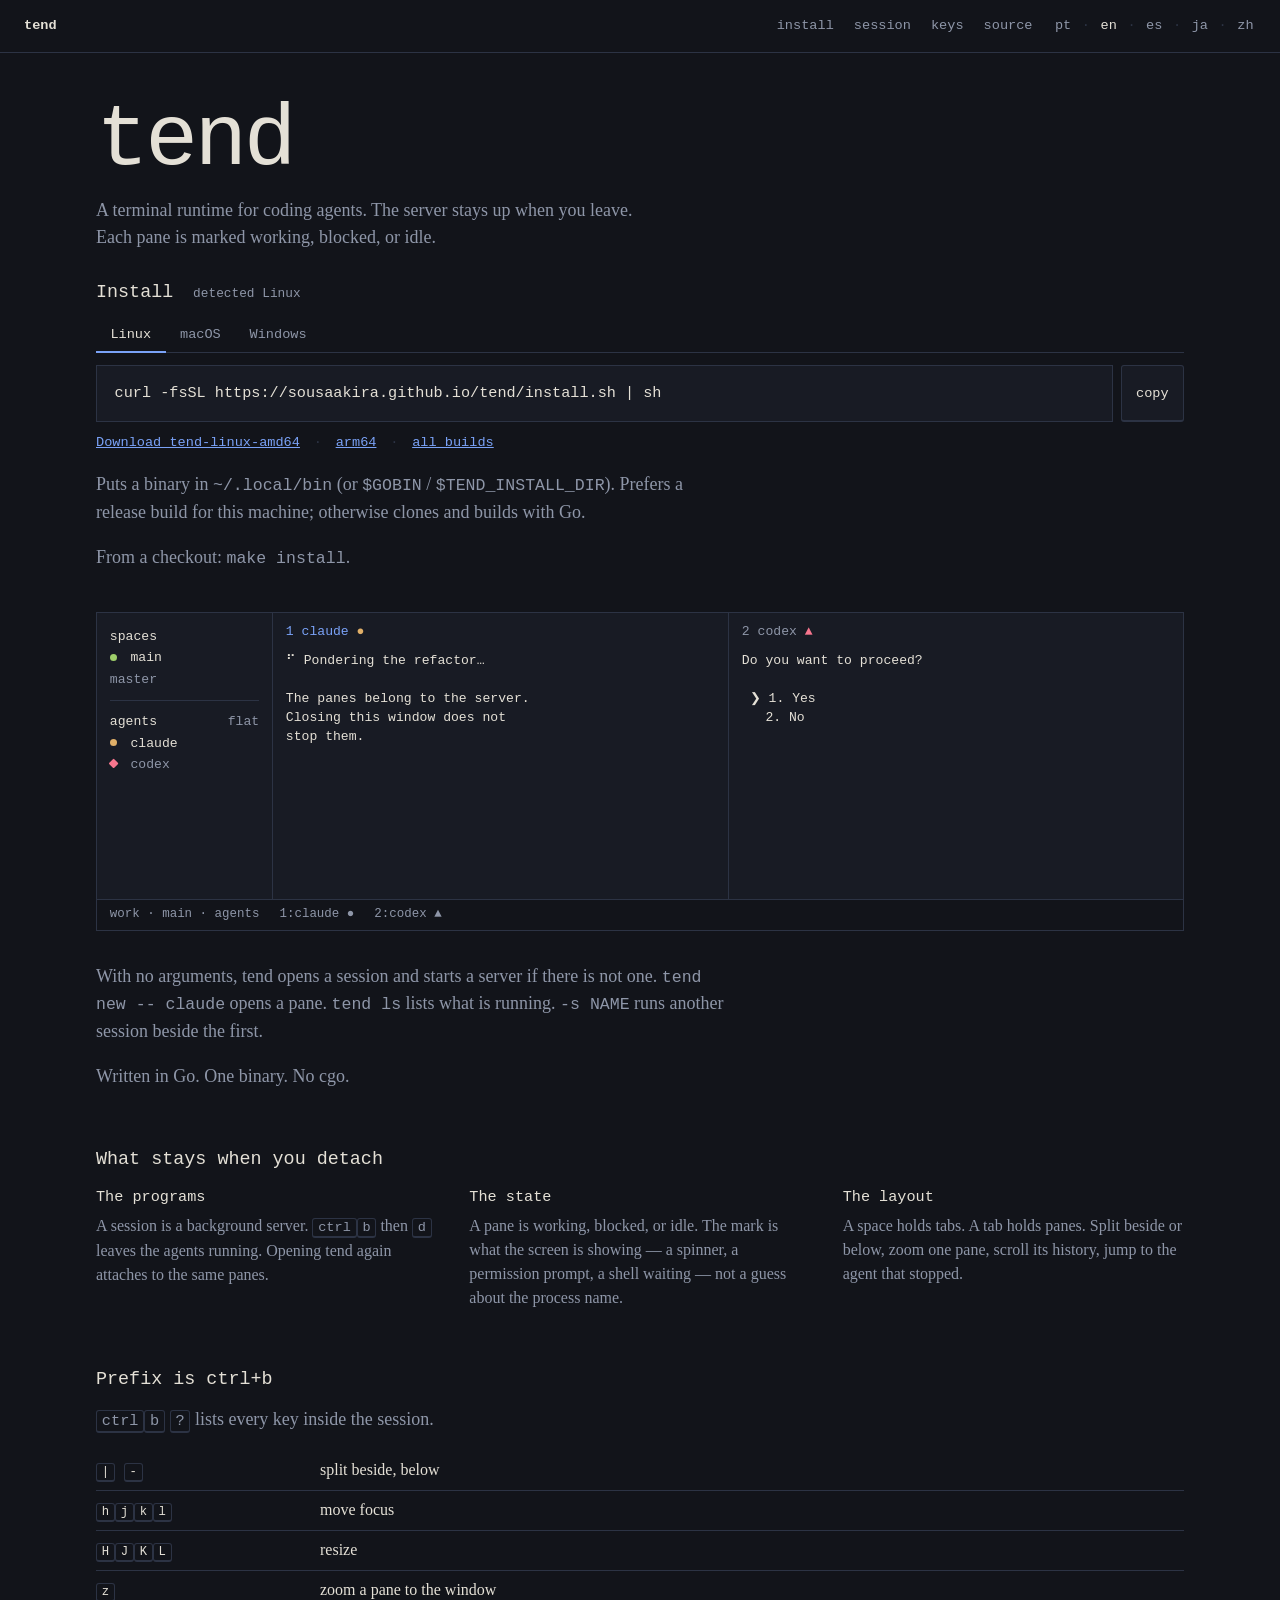
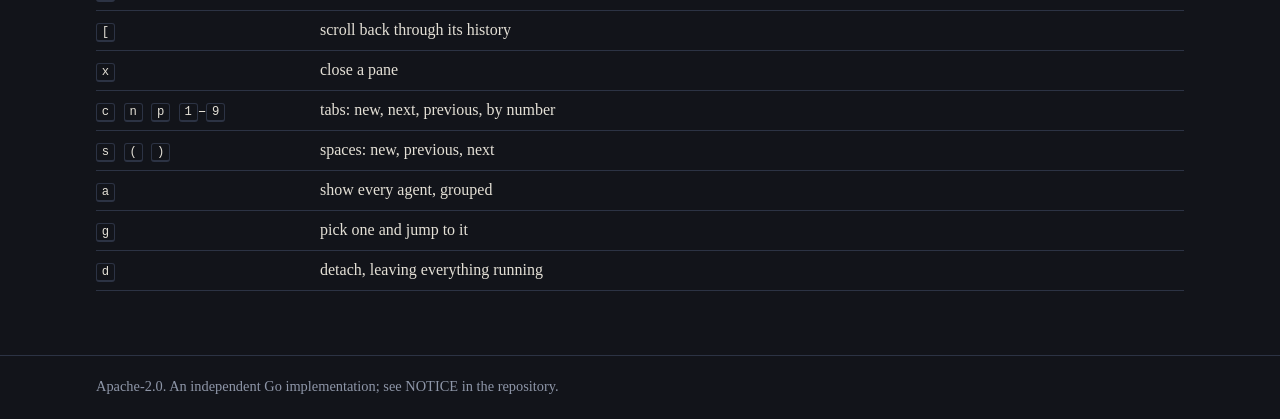
==== index.html @ f19bde5d "docs: put install first, pick language and OS, add Mandarin The download sat below the fold. The pag" ====
<!DOCTYPE html>
<html lang="en" data-locale="en">
<head>
  <meta charset="utf-8">
  <meta name="viewport" content="width=device-width, initial-scale=1">
  <title>tend — terminal runtime for coding agents</title>
  <meta name="description" content="tend keeps agent terminals running after you detach, and marks each pane working, blocked, or idle.">
  <link rel="alternate" hreflang="en" href="https://sousaakira.github.io/tend/">
  <link rel="alternate" hreflang="pt-BR" href="https://sousaakira.github.io/tend/pt/">
  <link rel="alternate" hreflang="es" href="https://sousaakira.github.io/tend/es/">
  <link rel="alternate" hreflang="ja" href="https://sousaakira.github.io/tend/ja/">
  <link rel="alternate" hreflang="zh-CN" href="https://sousaakira.github.io/tend/zh/">
  <link rel="alternate" hreflang="zh" href="https://sousaakira.github.io/tend/zh/">
  <link rel="alternate" hreflang="x-default" href="https://sousaakira.github.io/tend/">
  <link rel="stylesheet" href="site.css">
  <script>(function(){
  if (location.protocol === 'file:') return;
  var KEY = 'tend-lang';
  var ok = {en:1, pt:1, es:1, ja:1, zh:1};
  var path = location.pathname;
  var cur = 'en';
  var m = path.match(/\/(pt|es|ja|zh)(?:\/index\.html|\/)?$/);
  if (m) cur = m[1];
  var stored = null;
  try { stored = localStorage.getItem(KEY); } catch (e) {}
  function fromBrowser() {
    var list = navigator.languages || [navigator.language || navigator.userLanguage || ''];
    for (var i = 0; i < list.length; i++) {
      var c = String(list[i] || '').toLowerCase();
      if (c.indexOf('pt') === 0) return 'pt';
      if (c.indexOf('es') === 0) return 'es';
      if (c.indexOf('ja') === 0) return 'ja';
      if (c.indexOf('zh') === 0) return 'zh';
    }
    return 'en';
  }
  var want = (stored && ok[stored]) ? stored : fromBrowser();
  if (want !== cur && (stored || cur === 'en')) {
    var root = path.replace(/index\.html$/, '');
    root = root.replace(/\/(pt|es|ja|zh)\/?$/, '/');
    if (root.slice(-1) !== '/') root += '/';
    location.replace(want === 'en' ? root : root + want + '/');
    return;
  }
  if (!stored) {
    try { localStorage.setItem(KEY, cur); } catch (e) {}
  }
})();</script>
</head>
<body>
  <header class="bar">
    <a class="mark" href="#top">tend</a>
    <nav>
      <a href="#install">install</a>
      <a href="#session">session</a>
      <a href="#keys">keys</a>
      <a href="https://github.com/sousaakira/tend">source</a>
      <span class="langs"><a href="pt/" data-lang="pt">pt</a> · <a href="./" data-lang="en" aria-current="page">en</a> · <a href="es/" data-lang="es">es</a> · <a href="ja/" data-lang="ja">ja</a> · <a href="zh/" data-lang="zh">zh</a></span>
    </nav>
  </header>

  <main id="top">
    <section class="lead">
      <h1>tend</h1>
      <p class="deck">A terminal runtime for coding agents. The server stays up when you leave. Each pane is marked working, blocked, or idle.</p>
    </section>

    <section id="install"
      data-copy="copy"
      data-copied="copied"
      data-detected-linux="detected Linux"
      data-detected-macos="detected macOS"
      data-detected-windows="detected Windows"
      data-download="Download">
      <h2>Install <span class="os-detected" id="os-detected" hidden></span></h2>
      <div class="os-tabs" role="tablist" aria-label="Operating system">
        <button type="button" role="tab" id="tab-linux" data-os="linux" aria-selected="true" aria-controls="panel-unix">Linux</button>
        <button type="button" role="tab" id="tab-darwin" data-os="darwin" aria-selected="false" aria-controls="panel-unix">macOS</button>
        <button type="button" role="tab" id="tab-windows" data-os="windows" aria-selected="false" aria-controls="panel-windows">Windows</button>
      </div>
      <div id="panel-unix" class="install-panel" role="tabpanel" data-panel="unix">
        <div class="cmd-wrap">
          <pre class="cmd" id="install-cmd">curl -fsSL https://sousaakira.github.io/tend/install.sh | sh</pre>
          <button type="button" class="copy" data-copy="curl -fsSL https://sousaakira.github.io/tend/install.sh | sh" data-label="copy" data-done="copied">copy</button>
        </div>
        <p class="install-dl">
          <a id="bin-link" href="https://github.com/sousaakira/tend/releases/latest/download/tend-linux-amd64">Download tend-linux-amd64</a>
          <span class="sep">·</span>
          <a id="bin-alt" href="https://github.com/sousaakira/tend/releases/latest/download/tend-linux-arm64">arm64</a>
          <span class="sep">·</span>
          <a href="https://github.com/sousaakira/tend/releases/latest">all builds</a>
        </p>
        <p>Puts a binary in <code>~/.local/bin</code> (or <code>$GOBIN</code> / <code>$TEND_INSTALL_DIR</code>). Prefers a release build for this machine; otherwise clones and builds with Go.</p>
        <p class="note">From a checkout: <code>make install</code>.</p>
      </div>
      <div id="panel-windows" class="install-panel" role="tabpanel" data-panel="windows" hidden>
        <p>tend is Linux and macOS only. There is no Windows binary.</p>
        <p>On Windows, run the Linux installer inside WSL, or clone and <code>make install</code> on a Unix machine.</p>
      </div>
    </section>

    <section id="session" class="stage" aria-label="A tend session">
      <div class="frame">
        <aside class="side">
          <p class="side-h">spaces</p>
          <p class="row on"><span class="dot"></span> main</p>
          <p class="row dim">master</p>
          <p class="rule" aria-hidden="true"></p>
          <p class="side-h">agents <span>flat</span></p>
          <p class="row on"><span class="dot work"></span> claude</p>
          <p class="row"><span class="dot block"></span> codex</p>
        </aside>
        <div class="panes">
          <article class="pane focus">
            <header><span class="id">1</span> claude <span class="st work" title="working">●</span></header>
            <pre>⠋ Pondering the refactor…

The panes belong to the server.
Closing this window does not
stop them.</pre>
          </article>
          <article class="pane">
            <header><span class="id">2</span> codex <span class="st block" title="blocked">▲</span></header>
            <pre>Do you want to proceed?

 ❯ 1. Yes
   2. No</pre>
          </article>
        </div>
      </div>
      <p class="status"><span>work · main · agents</span><span>1:claude ●</span><span>2:codex ▲</span></p>
    </section>

    <section class="usage">
      <p>With no arguments, tend opens a session and starts a server if there is not one. <code>tend new -- claude</code> opens a pane. <code>tend ls</code> lists what is running. <code>-s NAME</code> runs another session beside the first.</p>
      <p>Written in Go. One binary. No cgo.</p>
    </section>

    <section class="facts">
      <h2>What stays when you detach</h2>
      <dl>
        <div>
          <dt>The programs</dt>
          <dd>A session is a background server. <kbd>ctrl</kbd><kbd>b</kbd> then <kbd>d</kbd> leaves the agents running. Opening tend again attaches to the same panes.</dd>
        </div>
        <div>
          <dt>The state</dt>
          <dd>A pane is working, blocked, or idle. The mark is what the screen is showing — a spinner, a permission prompt, a shell waiting — not a guess about the process name.</dd>
        </div>
        <div>
          <dt>The layout</dt>
          <dd>A space holds tabs. A tab holds panes. Split beside or below, zoom one pane, scroll its history, jump to the agent that stopped.</dd>
        </div>
      </dl>
    </section>

    <section id="keys">
      <h2>Prefix is ctrl+b</h2>
      <p class="note"><kbd>ctrl</kbd><kbd>b</kbd> <kbd>?</kbd> lists every key inside the session.</p>
      <table>
        <tbody>
          <tr><th><kbd>|</kbd> <kbd>-</kbd></th><td>split beside, below</td></tr>
          <tr><th><kbd>h</kbd><kbd>j</kbd><kbd>k</kbd><kbd>l</kbd></th><td>move focus</td></tr>
          <tr><th><kbd>H</kbd><kbd>J</kbd><kbd>K</kbd><kbd>L</kbd></th><td>resize</td></tr>
          <tr><th><kbd>z</kbd></th><td>zoom a pane to the window</td></tr>
          <tr><th><kbd>[</kbd></th><td>scroll back through its history</td></tr>
          <tr><th><kbd>x</kbd></th><td>close a pane</td></tr>
          <tr><th><kbd>c</kbd> <kbd>n</kbd> <kbd>p</kbd> <kbd>1</kbd>–<kbd>9</kbd></th><td>tabs: new, next, previous, by number</td></tr>
          <tr><th><kbd>s</kbd> <kbd>(</kbd> <kbd>)</kbd></th><td>spaces: new, previous, next</td></tr>
          <tr><th><kbd>a</kbd></th><td>show every agent, grouped</td></tr>
          <tr><th><kbd>g</kbd></th><td>pick one and jump to it</td></tr>
          <tr><th><kbd>d</kbd></th><td>detach, leaving everything running</td></tr>
        </tbody>
      </table>
    </section>
  </main>

  <footer>
    <p>Apache-2.0. An independent Go implementation; see NOTICE in the repository.</p>
  </footer>
  <script src="site.js" defer></script>
</body>
</html>
---- site.css ----
:root {
  --bg: #12141a;
  --ink: #e4e0d6;
  --muted: #8e96a8;
  --line: #2c3344;
  --frame: #181b24;
  --blue: #7aa2f7;
  --work: #e0af68;
  --block: #f7768e;
  --idle: #9ece6a;
  --sans: "Iowan Old Style", Palatino, "Palatino Linotype", Georgia, serif;
  --mono: "IBM Plex Mono", "Cascadia Code", "SF Mono", ui-monospace, Menlo, Consolas, monospace;
}

* { box-sizing: border-box; }

html { scroll-behavior: smooth; }

body {
  margin: 0;
  background: var(--bg);
  color: var(--ink);
  font-family: var(--sans);
  font-size: 1.125rem;
  line-height: 1.5;
}

a { color: var(--blue); }
a:focus-visible, kbd:focus-visible { outline: 2px solid var(--blue); outline-offset: 3px; }

.bar {
  display: flex;
  justify-content: space-between;
  align-items: baseline;
  gap: 1rem;
  padding: 1rem 1.5rem;
  border-bottom: 1px solid var(--line);
  font-family: var(--mono);
  font-size: 0.85rem;
}

.mark {
  color: var(--ink);
  text-decoration: none;
  font-weight: 600;
}

nav { display: flex; flex-wrap: wrap; gap: 1.25rem; align-items: baseline; }
nav a { color: var(--muted); text-decoration: none; }
nav a:hover { color: var(--ink); }
nav a[aria-current="page"] { color: var(--ink); }

.langs {
  margin-left: auto;
  color: var(--line);
}
.langs a { margin: 0 0.15rem; }

main {
  width: min(68rem, calc(100% - 2.5rem));
  margin: 0 auto;
  padding: 3rem 0 4rem;
}

.lead h1 {
  margin: 0;
  font-family: var(--mono);
  font-size: clamp(3rem, 8vw, 5.5rem);
  font-weight: 500;
  letter-spacing: -0.04em;
  line-height: 0.9;
}

.deck {
  max-width: 36rem;
  margin: 1rem 0 0;
  color: var(--muted);
}

.stage { margin-top: 2.5rem; }

.frame {
  display: grid;
  grid-template-columns: 11rem 1fr;
  min-height: 18rem;
  background: var(--frame);
  border: 1px solid var(--line);
  font-family: var(--mono);
  font-size: 0.82rem;
  line-height: 1.45;
}

.side {
  padding: 0.75rem 0.8rem;
  border-right: 1px solid var(--line);
  color: var(--muted);
}

.side p { margin: 0.15rem 0; }
.side-h { color: var(--ink); }
.side-h span { float: right; color: var(--muted); }
.row.on { color: var(--ink); }
.dot {
  display: inline-block;
  width: 0.45rem;
  height: 0.45rem;
  margin-right: 0.35rem;
  border-radius: 50%;
  background: var(--idle);
  vertical-align: 0.05em;
}
.dot.work { background: var(--work); }
.dot.block { background: var(--block); border-radius: 1px; transform: rotate(45deg); }
.rule { height: 1px; margin: 0.7rem 0 !important; background: var(--line); }

.panes {
  display: grid;
  grid-template-columns: 1fr 1fr;
}

.pane { padding: 0.6rem 0.8rem 1rem; }
.pane + .pane { border-left: 1px solid var(--line); }
.pane header { color: var(--muted); margin-bottom: 0.6rem; }
.pane.focus header { color: var(--blue); }
.pane pre {
  margin: 0;
  white-space: pre-wrap;
  font-family: inherit;
  color: var(--ink);
}
.st.work { color: var(--work); }
.st.block { color: var(--block); }

.status {
  display: flex;
  gap: 1.25rem;
  margin: 0;
  padding: 0.35rem 0.8rem;
  border: 1px solid var(--line);
  border-top: 0;
  font-family: var(--mono);
  font-size: 0.78rem;
  color: var(--muted);
}

h2 {
  margin: 3.5rem 0 0.75rem;
  font-family: var(--mono);
  font-size: 1.15rem;
  font-weight: 500;
}

.lead + #install h2 { margin-top: 0; }
#install { margin-top: 1.75rem; }

.os-detected {
  color: var(--muted);
  font-weight: 400;
  font-size: 0.8rem;
  margin-left: 0.55rem;
}

.os-tabs {
  display: flex;
  flex-wrap: wrap;
  gap: 0;
  margin: 0 0 0.75rem;
  border-bottom: 1px solid var(--line);
  font-family: var(--mono);
  font-size: 0.85rem;
}

.os-tabs button {
  appearance: none;
  background: none;
  border: 0;
  border-bottom: 2px solid transparent;
  color: var(--muted);
  cursor: pointer;
  font: inherit;
  margin-bottom: -1px;
  padding: 0.4rem 0.9rem;
}

.os-tabs button:hover { color: var(--ink); }
.os-tabs button[aria-selected="true"] {
  color: var(--ink);
  border-bottom-color: var(--blue);
}
.os-tabs button:focus-visible { outline: 2px solid var(--blue); outline-offset: 3px; }

.install-dl {
  margin: 0.65rem 0 0;
  font-family: var(--mono);
  font-size: 0.85rem;
}

.install-dl .sep {
  margin: 0 0.35rem;
  color: var(--line);
}

.facts dl {
  display: grid;
  grid-template-columns: repeat(3, 1fr);
  gap: 1.5rem 2rem;
  margin: 0;
}

.facts dt {
  font-family: var(--mono);
  font-size: 0.95rem;
}

.facts dd {
  margin: 0.35rem 0 0;
  color: var(--muted);
  font-size: 1rem;
}

.note { color: var(--muted); margin-top: 0; }

table { width: 100%; border-collapse: collapse; font-size: 1rem; }
th, td { text-align: left; padding: 0.45rem 0; border-bottom: 1px solid var(--line); vertical-align: baseline; }
th { font-weight: 400; width: 14rem; font-family: var(--mono); font-size: 0.9rem; }

kbd {
  font-family: var(--mono);
  font-size: 0.85em;
  padding: 0.05rem 0.3rem;
  border: 1px solid var(--line);
  border-bottom-width: 2px;
  border-radius: 3px;
}

.cmd-wrap {
  display: grid;
  grid-template-columns: 1fr auto;
  gap: 0.5rem;
  align-items: stretch;
}

.cmd {
  margin: 0;
  padding: 1rem 1.1rem;
  background: var(--frame);
  border: 1px solid var(--line);
  font-family: var(--mono);
  font-size: 0.95rem;
  overflow-x: auto;
}

.cmd span { color: var(--muted); }

.copy {
  font-family: var(--mono);
  font-size: 0.85rem;
  color: var(--ink);
  background: var(--frame);
  border: 1px solid var(--line);
  border-bottom-width: 2px;
  border-radius: 3px;
  padding: 0 0.9rem;
  cursor: pointer;
  white-space: nowrap;
}

.copy:hover { border-color: var(--blue); color: var(--blue); }
.copy:focus-visible { outline: 2px solid var(--blue); outline-offset: 3px; }
.copy.is-done { color: var(--idle); border-color: var(--idle); }

code { font-family: var(--mono); font-size: 0.92em; }

#install p { max-width: 40rem; color: var(--muted); }

.usage {
  max-width: 40rem;
  margin-top: 2rem;
  color: var(--muted);
}

footer {
  border-top: 1px solid var(--line);
  padding: 1.25rem 1.5rem 2rem;
  color: var(--muted);
  font-size: 0.9rem;
}

footer p { width: min(68rem, 100%); margin: 0 auto; }

@media (max-width: 800px) {
  .frame { grid-template-columns: 1fr; }
  .side { border-right: 0; border-bottom: 1px solid var(--line); }
  .panes { grid-template-columns: 1fr; }
  .pane + .pane { border-left: 0; border-top: 1px solid var(--line); }
  .facts dl { grid-template-columns: 1fr; }
  nav { gap: 0.8rem; }
  .langs { margin-left: 0; width: 100%; }
  .cmd-wrap { grid-template-columns: 1fr; }
  .copy { padding: 0.55rem 0.9rem; }
  th { width: auto; display: block; border: 0; padding-bottom: 0; }
  td { display: block; padding-top: 0.15rem; }
}

@media (prefers-reduced-motion: reduce) {
  html { scroll-behavior: auto; }
}
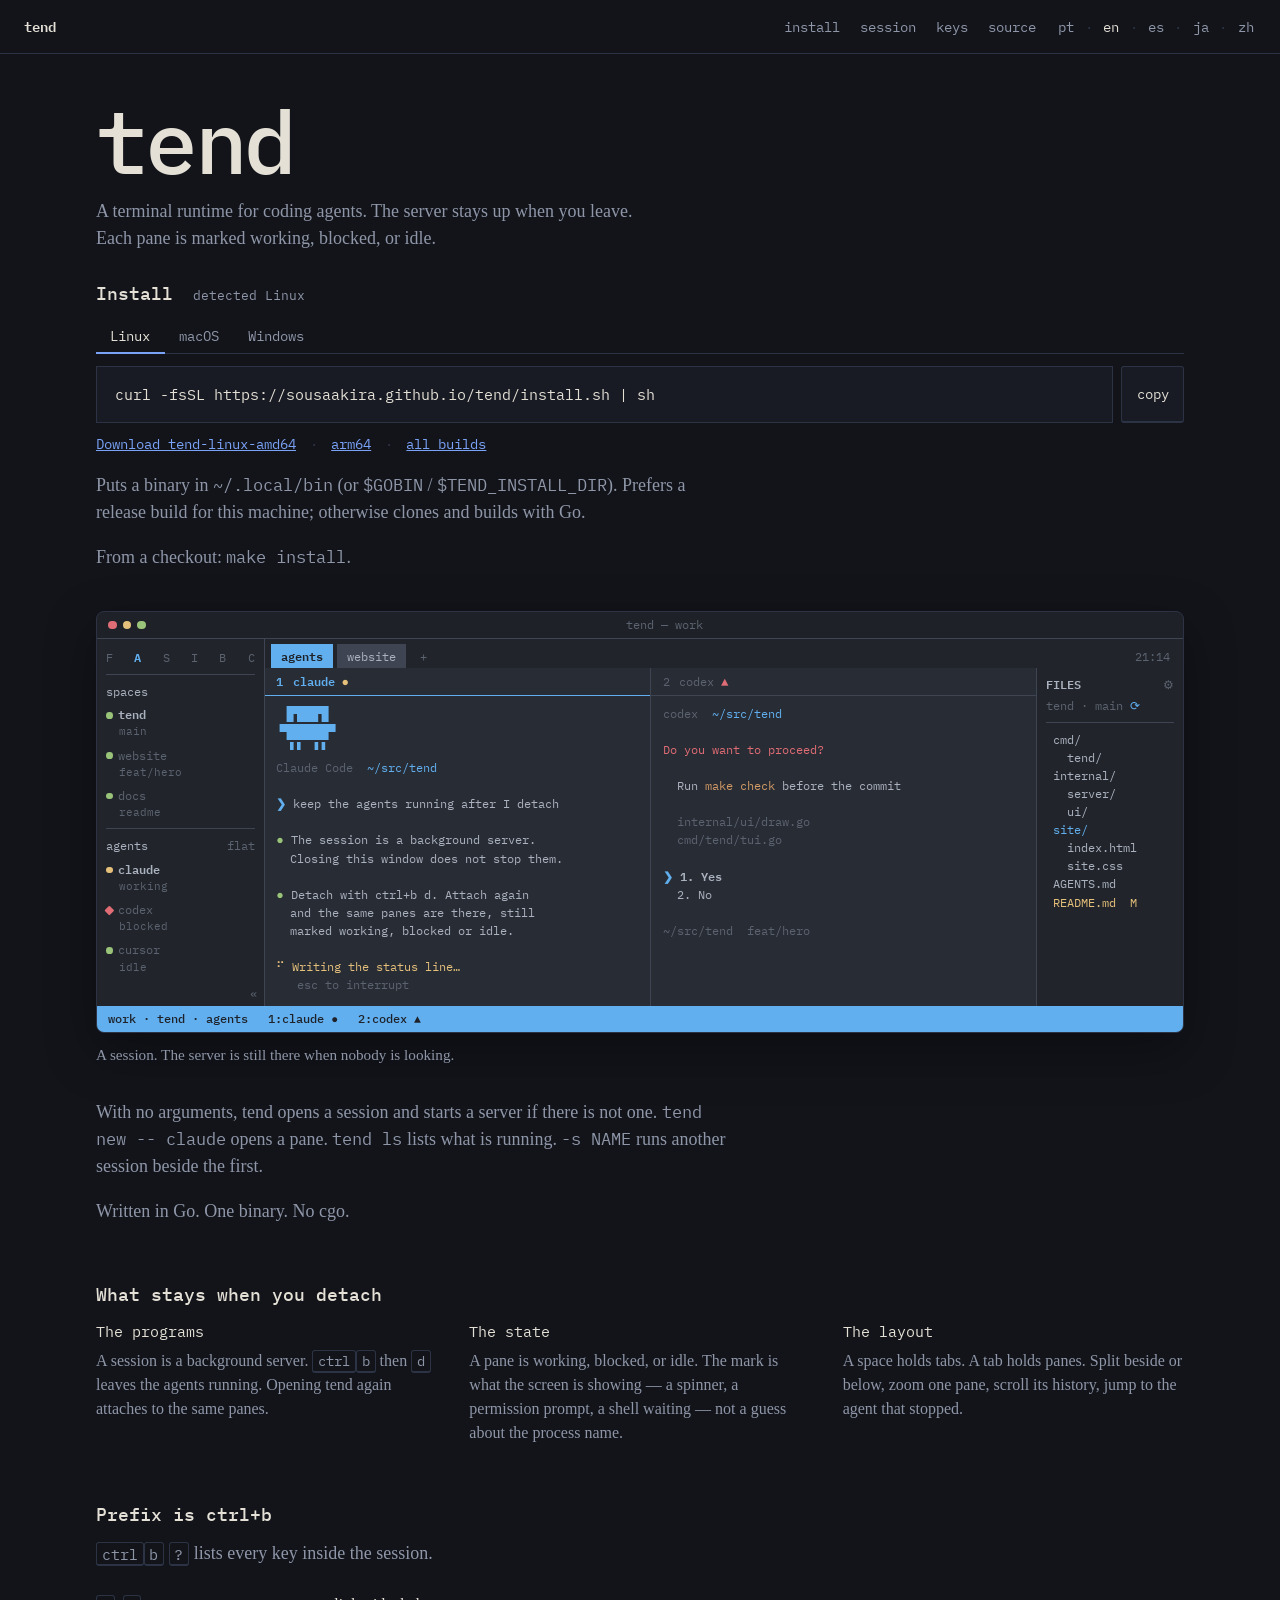
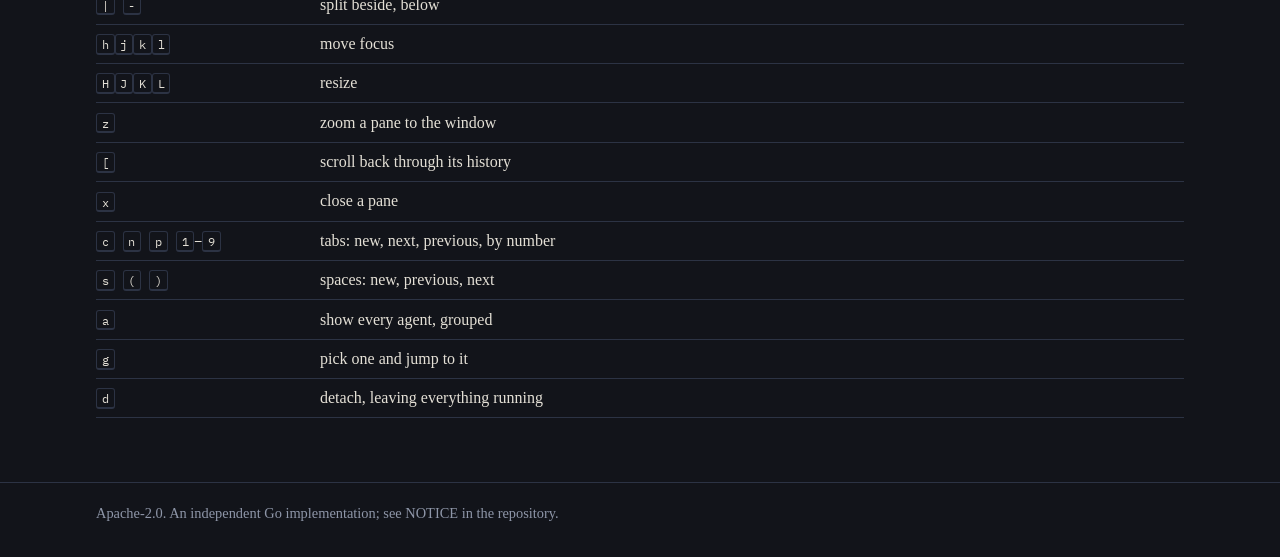
==== commit fe803077: "docs: a session mock that looks like tend's chrome The old two-pane sketch read as empty. This draws" ====
--- a/index.html
+++ b/index.html
@@ -5,6 +5,10 @@
   <meta name="viewport" content="width=device-width, initial-scale=1">
   <title>tend — terminal runtime for coding agents</title>
   <meta name="description" content="tend keeps agent terminals running after you detach, and marks each pane working, blocked, or idle.">
+  <meta property="og:title" content="tend — terminal runtime for coding agents">
+  <meta property="og:description" content="tend keeps agent terminals running after you detach, and marks each pane working, blocked, or idle.">
+  <meta property="og:image" content="https://sousaakira.github.io/tend/session.png">
+  <meta name="twitter:card" content="summary_large_image">
   <link rel="alternate" hreflang="en" href="https://sousaakira.github.io/tend/">
   <link rel="alternate" hreflang="pt-BR" href="https://sousaakira.github.io/tend/pt/">
   <link rel="alternate" hreflang="es" href="https://sousaakira.github.io/tend/es/">
@@ -13,16 +17,63 @@
   <link rel="alternate" hreflang="zh" href="https://sousaakira.github.io/tend/zh/">
   <link rel="alternate" hreflang="x-default" href="https://sousaakira.github.io/tend/">
   <link rel="stylesheet" href="site.css">
+  <link rel="preconnect" href="https://fonts.googleapis.com">
+  <link rel="preconnect" href="https://fonts.gstatic.com" crossorigin>
+  <link href="https://fonts.googleapis.com/css2?family=IBM+Plex+Mono:wght@400;500;600&amp;display=swap" rel="stylesheet">
   <script>(function(){
   if (location.protocol === 'file:') return;
   var KEY = 'tend-lang';
   var ok = {en:1, pt:1, es:1, ja:1, zh:1};
+
+  function siteRoot() {
+    var p = location.pathname.replace(/index\.html$/, '');
+    p = p.replace(/\/(pt|es|ja|zh)\/?$/, '/');
+    if (p.slice(-1) !== '/') p += '/';
+    return p;
+  }
+
+  function save(lang) {
+    if (!ok[lang]) return;
+    try { localStorage.setItem(KEY, lang); } catch (e) {}
+    try {
+      document.cookie = KEY + '=' + lang + '; path=' + siteRoot() + '; max-age=31536000; SameSite=Lax';
+    } catch (e) {}
+  }
+
+  function read() {
+    try {
+      var v = localStorage.getItem(KEY);
+      if (v && ok[v]) return v;
+    } catch (e) {}
+    try {
+      var parts = document.cookie.split(';');
+      for (var i = 0; i < parts.length; i++) {
+        var s = parts[i].replace(/^\s+/, '').split('=');
+        if (s[0] === KEY && ok[s[1]]) return s[1];
+      }
+    } catch (e) {}
+    return null;
+  }
+
+  document.addEventListener('click', function (ev) {
+    var el = ev.target;
+    while (el && el !== document) {
+      if (el.getAttribute && el.getAttribute('data-lang') && el.className !== undefined) {
+        var wrap = el.parentNode;
+        if (wrap && wrap.className && (' ' + wrap.className + ' ').indexOf(' langs ') !== -1) {
+          save(el.getAttribute('data-lang'));
+          return;
+        }
+      }
+      el = el.parentNode;
+    }
+  }, true);
+
   var path = location.pathname;
   var cur = 'en';
   var m = path.match(/\/(pt|es|ja|zh)(?:\/index\.html|\/)?$/);
   if (m) cur = m[1];
-  var stored = null;
-  try { stored = localStorage.getItem(KEY); } catch (e) {}
+  var stored = read();
   function fromBrowser() {
     var list = navigator.languages || [navigator.language || navigator.userLanguage || ''];
     for (var i = 0; i < list.length; i++) {
@@ -34,16 +85,9 @@
     }
     return 'en';
   }
-  var want = (stored && ok[stored]) ? stored : fromBrowser();
+  var want = stored || fromBrowser();
   if (want !== cur && (stored || cur === 'en')) {
-    var root = path.replace(/index\.html$/, '');
-    root = root.replace(/\/(pt|es|ja|zh)\/?$/, '/');
-    if (root.slice(-1) !== '/') root += '/';
-    location.replace(want === 'en' ? root : root + want + '/');
-    return;
-  }
-  if (!stored) {
-    try { localStorage.setItem(KEY, cur); } catch (e) {}
+    location.replace(want === 'en' ? siteRoot() : siteRoot() + want + '/');
   }
 })();</script>
 </head>
@@ -55,7 +99,7 @@
       <a href="#session">session</a>
       <a href="#keys">keys</a>
       <a href="https://github.com/sousaakira/tend">source</a>
-      <span class="langs"><a href="pt/" data-lang="pt">pt</a> · <a href="./" data-lang="en" aria-current="page">en</a> · <a href="es/" data-lang="es">es</a> · <a href="ja/" data-lang="ja">ja</a> · <a href="zh/" data-lang="zh">zh</a></span>
+      <span class="langs"><a href="pt/" data-lang="pt" onclick="try{localStorage.setItem('tend-lang','pt')}catch(e){}">pt</a> · <a href="./" data-lang="en" aria-current="page" onclick="try{localStorage.setItem('tend-lang','en')}catch(e){}">en</a> · <a href="es/" data-lang="es" onclick="try{localStorage.setItem('tend-lang','es')}catch(e){}">es</a> · <a href="ja/" data-lang="ja" onclick="try{localStorage.setItem('tend-lang','ja')}catch(e){}">ja</a> · <a href="zh/" data-lang="zh" onclick="try{localStorage.setItem('tend-lang','zh')}catch(e){}">zh</a></span>
     </nav>
   </header>
 
@@ -100,35 +144,91 @@
     </section>
 
     <section id="session" class="stage" aria-label="A tend session">
-      <div class="frame">
-        <aside class="side">
-          <p class="side-h">spaces</p>
-          <p class="row on"><span class="dot"></span> main</p>
-          <p class="row dim">master</p>
-          <p class="rule" aria-hidden="true"></p>
-          <p class="side-h">agents <span>flat</span></p>
-          <p class="row on"><span class="dot work"></span> claude</p>
-          <p class="row"><span class="dot block"></span> codex</p>
-        </aside>
-        <div class="panes">
-          <article class="pane focus">
-            <header><span class="id">1</span> claude <span class="st work" title="working">●</span></header>
-            <pre>⠋ Pondering the refactor…
-
-The panes belong to the server.
-Closing this window does not
-stop them.</pre>
-          </article>
-          <article class="pane">
-            <header><span class="id">2</span> codex <span class="st block" title="blocked">▲</span></header>
-            <pre>Do you want to proceed?
-
- ❯ 1. Yes
-   2. No</pre>
-          </article>
-        </div>
-      </div>
-      <p class="status"><span>work · main · agents</span><span>1:claude ●</span><span>2:codex ▲</span></p>
+      <div class="term">
+        <div class="term-chrome" aria-hidden="true">
+          <span class="term-dots"><i></i><i></i><i></i></span>
+          <span class="term-title">tend — work</span>
+        </div>
+        <div class="frame">
+          <aside class="side">
+            <p class="tools"><span>F</span><span class="on">A</span><span>S</span><span>I</span><span>B</span><span>C</span></p>
+            <p class="rule" aria-hidden="true"></p>
+            <p class="side-h">spaces</p>
+            <p class="entry on"><span class="name"><span class="dot"></span>tend</span><span class="sub">main</span></p>
+            <p class="entry"><span class="name"><span class="dot idle"></span>website</span><span class="sub">feat/hero</span></p>
+            <p class="entry"><span class="name"><span class="dot idle"></span>docs</span><span class="sub">readme</span></p>
+            <p class="rule" aria-hidden="true"></p>
+            <p class="side-h">agents <span>flat</span></p>
+            <p class="entry on"><span class="name"><span class="dot work"></span>claude</span><span class="sub">working</span></p>
+            <p class="entry"><span class="name"><span class="dot block"></span>codex</span><span class="sub">blocked</span></p>
+            <p class="entry"><span class="name"><span class="dot idle"></span>cursor</span><span class="sub">idle</span></p>
+            <p class="hide" aria-hidden="true">«</p>
+          </aside>
+          <div class="workspace">
+            <div class="tabs" aria-hidden="true">
+              <span class="tab on">agents</span>
+              <span class="tab">website</span>
+              <span class="tab add">+</span>
+              <span class="tabs-right">21:14</span>
+            </div>
+            <div class="panes">
+              <article class="pane focus">
+                <header><span class="id">1</span> claude <span class="st work" title="working">●</span></header>
+                <pre><span class="logo"> ▐▛███▜▌
+▝▜█████▛▘
+  ▘▘ ▝▝</span>
+<span class="dim">Claude Code</span>  <span class="accent">~/src/tend</span>
+
+<span class="prompt">❯</span> keep the agents running after I detach
+
+<span class="ok">●</span> The session is a background server.
+  Closing this window does not stop them.
+
+<span class="ok">●</span> Detach with ctrl+b d. Attach again
+  and the same panes are there, still
+  marked working, blocked or idle.
+
+<span class="spin">⠋</span> <span class="work">Writing the status line…</span>
+<span class="dim">   esc to interrupt</span></pre>
+              </article>
+              <article class="pane">
+                <header><span class="id">2</span> codex <span class="st block" title="blocked">▲</span></header>
+                <pre><span class="dim">codex</span>  <span class="accent">~/src/tend</span>
+
+<span class="block">Do you want to proceed?</span>
+
+  Run <span class="str">make check</span> before the commit
+
+  <span class="dim">internal/ui/draw.go
+  cmd/tend/tui.go</span>
+
+<span class="prompt">❯</span> <span class="pick">1. Yes</span>
+  2. No
+
+<span class="dim">~/src/tend  feat/hero</span></pre>
+              </article>
+              <aside class="files" aria-label="Files panel">
+                <p class="files-h">FILES <span>⚙</span></p>
+                <p class="files-git">tend · main <span>⟳</span></p>
+                <p class="rule" aria-hidden="true"></p>
+                <pre> cmd/
+   tend/
+ internal/
+   server/
+   ui/
+ <span class="accent">site/</span>
+   index.html
+   site.css
+ AGENTS.md
+ <span class="work">README.md  M</span></pre>
+              </aside>
+            </div>
+          </div>
+        </div>
+        <p class="status"><span>work · tend · agents</span><span>1:claude ●</span><span>2:codex ▲</span></p>
+      </div>
+
+      <p class="stage-cap">A session. The server is still there when nobody is looking.</p>
     </section>
 
     <section class="usage">
--- a/site.css
+++ b/site.css
@@ -79,69 +79,222 @@
 
 .stage { margin-top: 2.5rem; }
 
+.term {
+  --term-bg: #282c34;
+  --term-side: #21252b;
+  --term-line: #3e4451;
+  --term-text: #abb2bf;
+  --term-dim: #5c6370;
+  --term-accent: #61afef;
+  --term-work: #e5c07b;
+  --term-block: #e06c75;
+  --term-idle: #98c379;
+  --term-ok: #98c379;
+  --term-str: #d19a66;
+  --term-prompt: #61afef;
+  overflow: hidden;
+  background: var(--term-bg);
+  border: 1px solid var(--line);
+  border-radius: 8px;
+  box-shadow: 0 18px 50px rgba(0, 0, 0, 0.35);
+  font-family: var(--mono);
+  font-size: 0.78rem;
+  line-height: 1.45;
+  color: var(--term-text);
+}
+
+.term-chrome {
+  display: flex;
+  align-items: center;
+  gap: 0.75rem;
+  height: 1.7rem;
+  padding: 0 0.7rem;
+  background: #1e2228;
+  border-bottom: 1px solid var(--term-line);
+}
+
+.term-dots { display: flex; gap: 0.35rem; }
+.term-dots i {
+  display: block;
+  width: 0.55rem;
+  height: 0.55rem;
+  border-radius: 50%;
+  background: #3e4451;
+}
+.term-dots i:nth-child(1) { background: #e06c75; }
+.term-dots i:nth-child(2) { background: #e5c07b; }
+.term-dots i:nth-child(3) { background: #98c379; }
+
+.term-title {
+  flex: 1;
+  text-align: center;
+  color: var(--term-dim);
+  font-size: 0.72rem;
+}
+
 .frame {
   display: grid;
-  grid-template-columns: 11rem 1fr;
-  min-height: 18rem;
-  background: var(--frame);
-  border: 1px solid var(--line);
-  font-family: var(--mono);
-  font-size: 0.82rem;
-  line-height: 1.45;
+  grid-template-columns: 10.5rem 1fr;
+  min-height: 22rem;
 }
 
 .side {
-  padding: 0.75rem 0.8rem;
-  border-right: 1px solid var(--line);
-  color: var(--muted);
-}
-
-.side p { margin: 0.15rem 0; }
-.side-h { color: var(--ink); }
-.side-h span { float: right; color: var(--muted); }
-.row.on { color: var(--ink); }
+  position: relative;
+  padding: 0.45rem 0.55rem 1.4rem;
+  background: var(--term-side);
+  border-right: 1px solid var(--term-line);
+  color: var(--term-dim);
+}
+
+.side p { margin: 0.12rem 0; }
+
+.tools {
+  display: flex;
+  justify-content: space-between;
+  color: var(--term-dim);
+  letter-spacing: 0.04em;
+}
+.tools .on { color: var(--term-accent); font-weight: 600; }
+
+.side-h { color: var(--term-text); }
+.side-h span { float: right; color: var(--term-dim); font-weight: 400; }
+
+.entry { margin: 0.35rem 0 0.15rem !important; }
+.entry .name { display: block; color: var(--term-dim); }
+.entry .sub { display: block; padding-left: 0.85rem; color: var(--term-dim); font-size: 0.92em; }
+.entry.on .name { color: var(--term-text); font-weight: 600; }
+
 .dot {
   display: inline-block;
-  width: 0.45rem;
-  height: 0.45rem;
+  width: 0.42rem;
+  height: 0.42rem;
   margin-right: 0.35rem;
   border-radius: 50%;
-  background: var(--idle);
+  background: var(--term-idle);
   vertical-align: 0.05em;
 }
-.dot.work { background: var(--work); }
-.dot.block { background: var(--block); border-radius: 1px; transform: rotate(45deg); }
-.rule { height: 1px; margin: 0.7rem 0 !important; background: var(--line); }
+.dot.work { background: var(--term-work); }
+.dot.idle { background: var(--term-idle); }
+.dot.block {
+  background: var(--term-block);
+  border-radius: 1px;
+  transform: rotate(45deg);
+}
+
+.rule { height: 1px; margin: 0.45rem 0 !important; background: var(--term-line); }
+
+.hide {
+  position: absolute;
+  right: 0.45rem;
+  bottom: 0.25rem;
+  margin: 0 !important;
+  color: var(--term-dim);
+}
+
+.workspace { display: flex; flex-direction: column; min-width: 0; }
+
+.tabs {
+  display: flex;
+  align-items: stretch;
+  gap: 0.2rem;
+  padding: 0.3rem 0.35rem 0;
+  background: var(--term-side);
+  color: var(--term-dim);
+}
+
+.tab {
+  padding: 0.18rem 0.65rem;
+  background: #3e4451;
+  color: var(--term-text);
+}
+.tab.on {
+  background: var(--term-accent);
+  color: #1e2228;
+  font-weight: 600;
+}
+.tab.add { background: transparent; color: var(--term-dim); }
+.tabs-right {
+  margin-left: auto;
+  padding: 0.18rem 0.45rem;
+  color: var(--term-dim);
+}
 
 .panes {
   display: grid;
-  grid-template-columns: 1fr 1fr;
-}
-
-.pane { padding: 0.6rem 0.8rem 1rem; }
-.pane + .pane { border-left: 1px solid var(--line); }
-.pane header { color: var(--muted); margin-bottom: 0.6rem; }
-.pane.focus header { color: var(--blue); }
-.pane pre {
+  grid-template-columns: 1fr 1fr 9.2rem;
+  flex: 1;
+}
+
+.pane { padding: 0 0 0.8rem; min-width: 0; }
+.pane + .pane { border-left: 1px solid var(--term-line); }
+.pane header {
+  margin: 0 0 0.5rem;
+  padding: 0.28rem 0.7rem;
+  border-bottom: 1px solid var(--term-line);
+  color: var(--term-dim);
+  white-space: nowrap;
+  overflow: hidden;
+}
+.pane.focus header {
+  color: var(--term-accent);
+  font-weight: 600;
+  border-bottom-color: var(--term-accent);
+}
+.pane pre { padding: 0 0.7rem; }
+.pane .id { margin-right: 0.15rem; }
+.pane pre, .files pre {
   margin: 0;
   white-space: pre-wrap;
   font-family: inherit;
-  color: var(--ink);
-}
-.st.work { color: var(--work); }
-.st.block { color: var(--block); }
+  color: var(--term-text);
+}
+
+.files {
+  padding: 0.45rem 0.55rem 0.8rem;
+  border-left: 1px solid var(--term-line);
+  background: var(--term-side);
+  color: var(--term-dim);
+}
+.files-h {
+  margin: 0 0 0.2rem;
+  color: var(--term-text);
+  font-weight: 600;
+}
+.files-h span { float: right; color: var(--term-dim); font-weight: 400; }
+.files-git { margin: 0 0 0.2rem; color: var(--term-dim); }
+.files-git span { color: var(--term-accent); }
+.files .on { color: var(--term-accent); }
+
+.term .st.work, .term .work, .term .spin { color: var(--term-work); }
+.term .st.block, .term .block { color: var(--term-block); }
+.term .ok { color: var(--term-ok); }
+.term .accent { color: var(--term-accent); }
+.term .prompt { color: var(--term-prompt); font-weight: 600; }
+.term .pick { color: var(--term-text); font-weight: 600; }
+.term .str { color: var(--term-str); }
+.term .dim { color: var(--term-dim); }
+.term .logo { color: var(--term-accent); }
 
 .status {
   display: flex;
   gap: 1.25rem;
   margin: 0;
-  padding: 0.35rem 0.8rem;
-  border: 1px solid var(--line);
-  border-top: 0;
-  font-family: var(--mono);
-  font-size: 0.78rem;
-  color: var(--muted);
-}
+  padding: 0.28rem 0.7rem;
+  background: var(--term-accent);
+  color: #1e2228;
+  font-family: var(--mono);
+  font-size: 0.72rem;
+  font-weight: 500;
+}
+
+.stage-cap {
+  margin: 0.7rem 0 0;
+  color: var(--muted);
+  font-size: 0.95rem;
+}
+
+@keyframes tend-pulse { 50% { opacity: 0.4; } }
+.st.work, .spin { animation: tend-pulse 1.2s ease-in-out infinite; }
 
 h2 {
   margin: 3.5rem 0 0.75rem;
@@ -288,11 +441,16 @@
 
 footer p { width: min(68rem, 100%); margin: 0 auto; }
 
+@media (max-width: 900px) {
+  .panes { grid-template-columns: 1fr 1fr; }
+  .files { display: none; }
+}
+
 @media (max-width: 800px) {
   .frame { grid-template-columns: 1fr; }
-  .side { border-right: 0; border-bottom: 1px solid var(--line); }
+  .side { border-right: 0; border-bottom: 1px solid var(--term-line); }
   .panes { grid-template-columns: 1fr; }
-  .pane + .pane { border-left: 0; border-top: 1px solid var(--line); }
+  .pane + .pane { border-left: 0; border-top: 1px solid var(--term-line); }
   .facts dl { grid-template-columns: 1fr; }
   nav { gap: 0.8rem; }
   .langs { margin-left: 0; width: 100%; }
@@ -304,4 +462,5 @@
 
 @media (prefers-reduced-motion: reduce) {
   html { scroll-behavior: auto; }
-}
+  .st.work, .spin { animation: none; }
+}
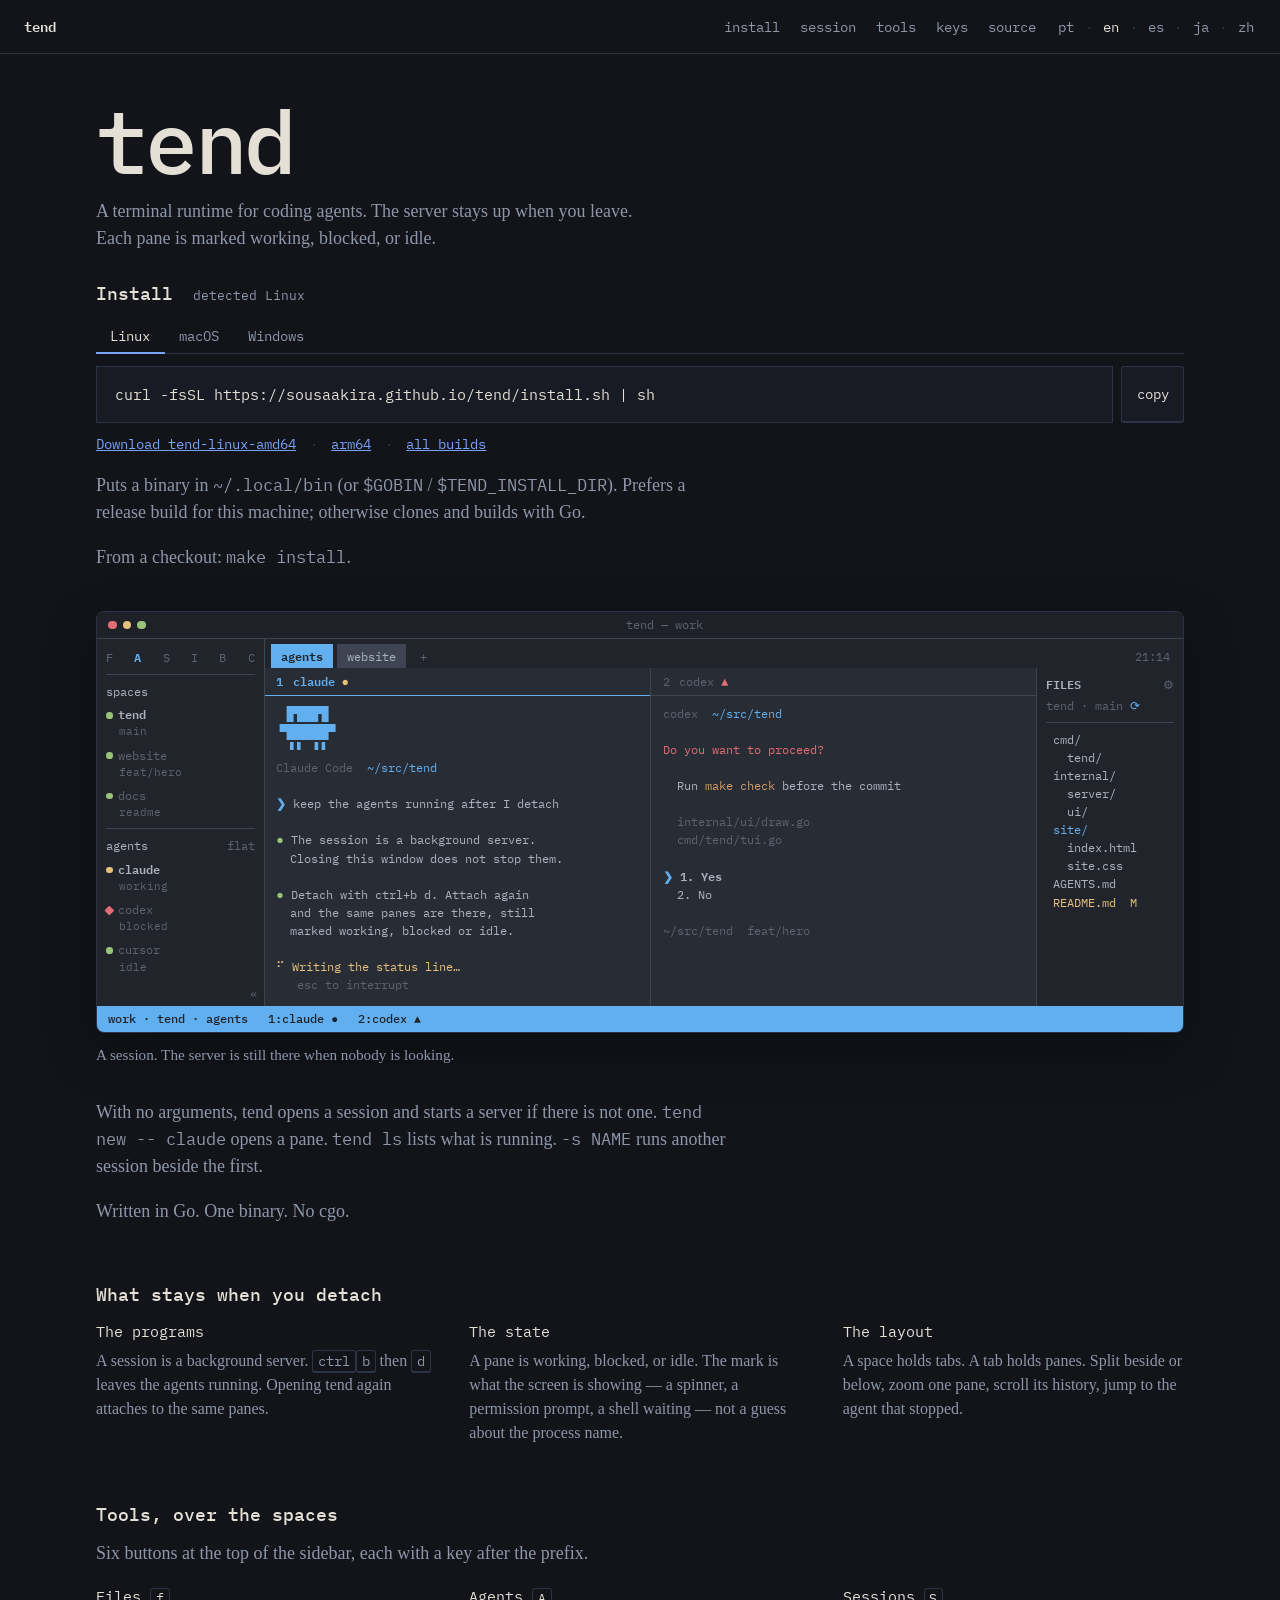
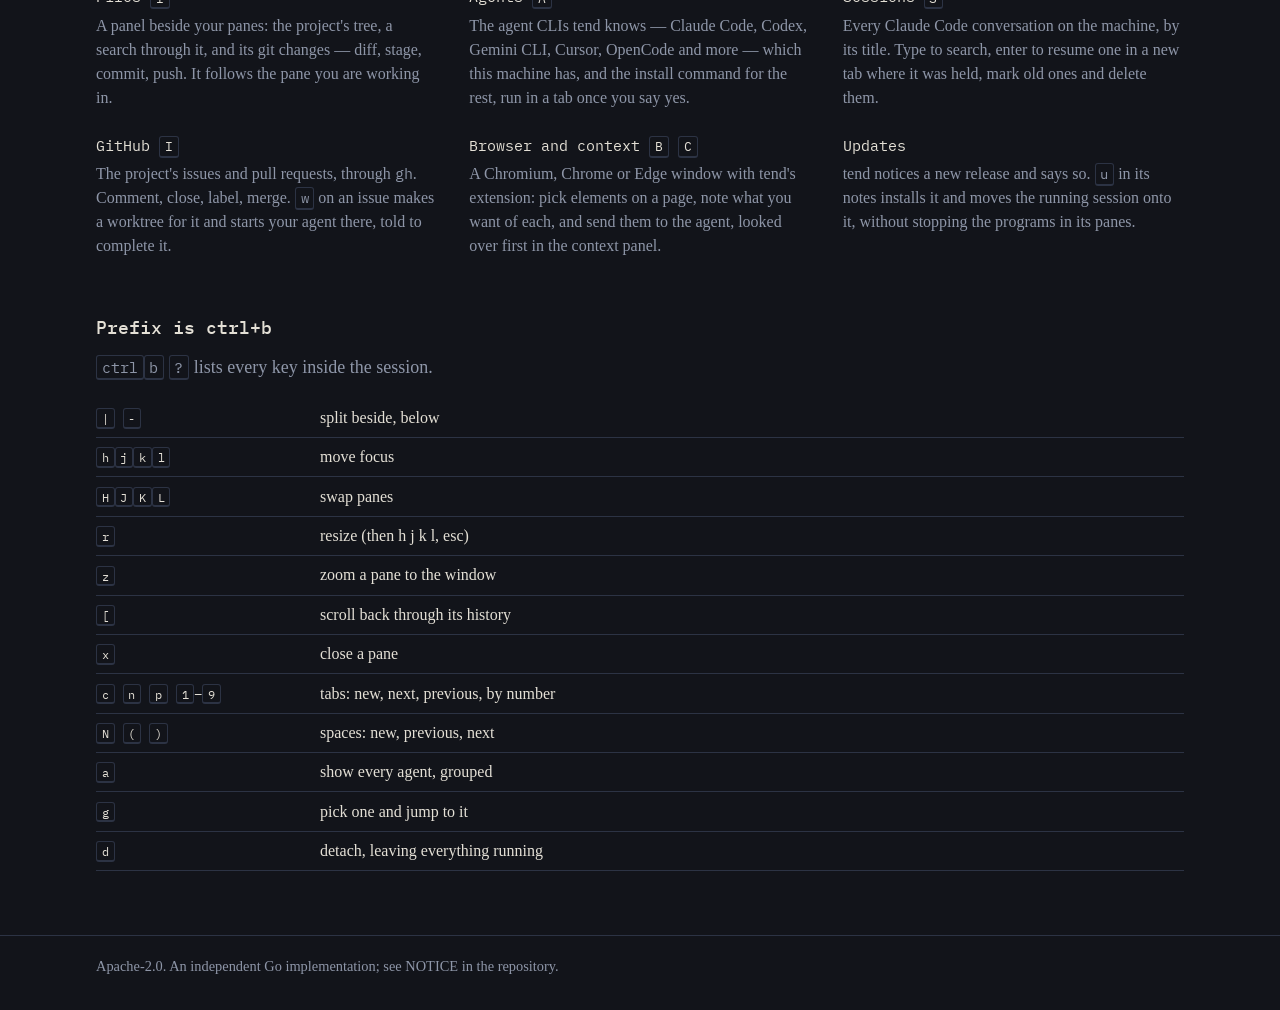
==== commit d8729402: "docs(site): the sidebar's tools, and the keys as they are Co-Authored-By: Claude Opus 5.5 (1M contex" ====
--- a/index.html
+++ b/index.html
@@ -97,6 +97,7 @@
     <nav>
       <a href="#install">install</a>
       <a href="#session">session</a>
+      <a href="#tools">tools</a>
       <a href="#keys">keys</a>
       <a href="https://github.com/sousaakira/tend">source</a>
       <span class="langs"><a href="pt/" data-lang="pt" onclick="try{localStorage.setItem('tend-lang','pt')}catch(e){}">pt</a> · <a href="./" data-lang="en" aria-current="page" onclick="try{localStorage.setItem('tend-lang','en')}catch(e){}">en</a> · <a href="es/" data-lang="es" onclick="try{localStorage.setItem('tend-lang','es')}catch(e){}">es</a> · <a href="ja/" data-lang="ja" onclick="try{localStorage.setItem('tend-lang','ja')}catch(e){}">ja</a> · <a href="zh/" data-lang="zh" onclick="try{localStorage.setItem('tend-lang','zh')}catch(e){}">zh</a></span>
@@ -254,6 +255,37 @@
       </dl>
     </section>
 
+    <section id="tools" class="facts">
+      <h2>Tools, over the spaces</h2>
+      <p class="note">Six buttons at the top of the sidebar, each with a key after the prefix.</p>
+      <dl>
+        <div>
+          <dt>Files <kbd>f</kbd></dt>
+          <dd>A panel beside your panes: the project's tree, a search through it, and its git changes — diff, stage, commit, push. It follows the pane you are working in.</dd>
+        </div>
+        <div>
+          <dt>Agents <kbd>A</kbd></dt>
+          <dd>The agent CLIs tend knows — Claude Code, Codex, Gemini CLI, Cursor, OpenCode and more — which this machine has, and the install command for the rest, run in a tab once you say yes.</dd>
+        </div>
+        <div>
+          <dt>Sessions <kbd>S</kbd></dt>
+          <dd>Every Claude Code conversation on the machine, by its title. Type to search, enter to resume one in a new tab where it was held, mark old ones and delete them.</dd>
+        </div>
+        <div>
+          <dt>GitHub <kbd>I</kbd></dt>
+          <dd>The project's issues and pull requests, through <code>gh</code>. Comment, close, label, merge. <kbd>w</kbd> on an issue makes a worktree for it and starts your agent there, told to complete it.</dd>
+        </div>
+        <div>
+          <dt>Browser and context <kbd>B</kbd> <kbd>C</kbd></dt>
+          <dd>A Chromium, Chrome or Edge window with tend's extension: pick elements on a page, note what you want of each, and send them to the agent, looked over first in the context panel.</dd>
+        </div>
+        <div>
+          <dt>Updates</dt>
+          <dd>tend notices a new release and says so. <kbd>u</kbd> in its notes installs it and moves the running session onto it, without stopping the programs in its panes.</dd>
+        </div>
+      </dl>
+    </section>
+
     <section id="keys">
       <h2>Prefix is ctrl+b</h2>
       <p class="note"><kbd>ctrl</kbd><kbd>b</kbd> <kbd>?</kbd> lists every key inside the session.</p>
@@ -261,12 +293,13 @@
         <tbody>
           <tr><th><kbd>|</kbd> <kbd>-</kbd></th><td>split beside, below</td></tr>
           <tr><th><kbd>h</kbd><kbd>j</kbd><kbd>k</kbd><kbd>l</kbd></th><td>move focus</td></tr>
-          <tr><th><kbd>H</kbd><kbd>J</kbd><kbd>K</kbd><kbd>L</kbd></th><td>resize</td></tr>
+          <tr><th><kbd>H</kbd><kbd>J</kbd><kbd>K</kbd><kbd>L</kbd></th><td>swap panes</td></tr>
+          <tr><th><kbd>r</kbd></th><td>resize (then h j k l, esc)</td></tr>
           <tr><th><kbd>z</kbd></th><td>zoom a pane to the window</td></tr>
           <tr><th><kbd>[</kbd></th><td>scroll back through its history</td></tr>
           <tr><th><kbd>x</kbd></th><td>close a pane</td></tr>
           <tr><th><kbd>c</kbd> <kbd>n</kbd> <kbd>p</kbd> <kbd>1</kbd>–<kbd>9</kbd></th><td>tabs: new, next, previous, by number</td></tr>
-          <tr><th><kbd>s</kbd> <kbd>(</kbd> <kbd>)</kbd></th><td>spaces: new, previous, next</td></tr>
+          <tr><th><kbd>N</kbd> <kbd>(</kbd> <kbd>)</kbd></th><td>spaces: new, previous, next</td></tr>
           <tr><th><kbd>a</kbd></th><td>show every agent, grouped</td></tr>
           <tr><th><kbd>g</kbd></th><td>pick one and jump to it</td></tr>
           <tr><th><kbd>d</kbd></th><td>detach, leaving everything running</td></tr>
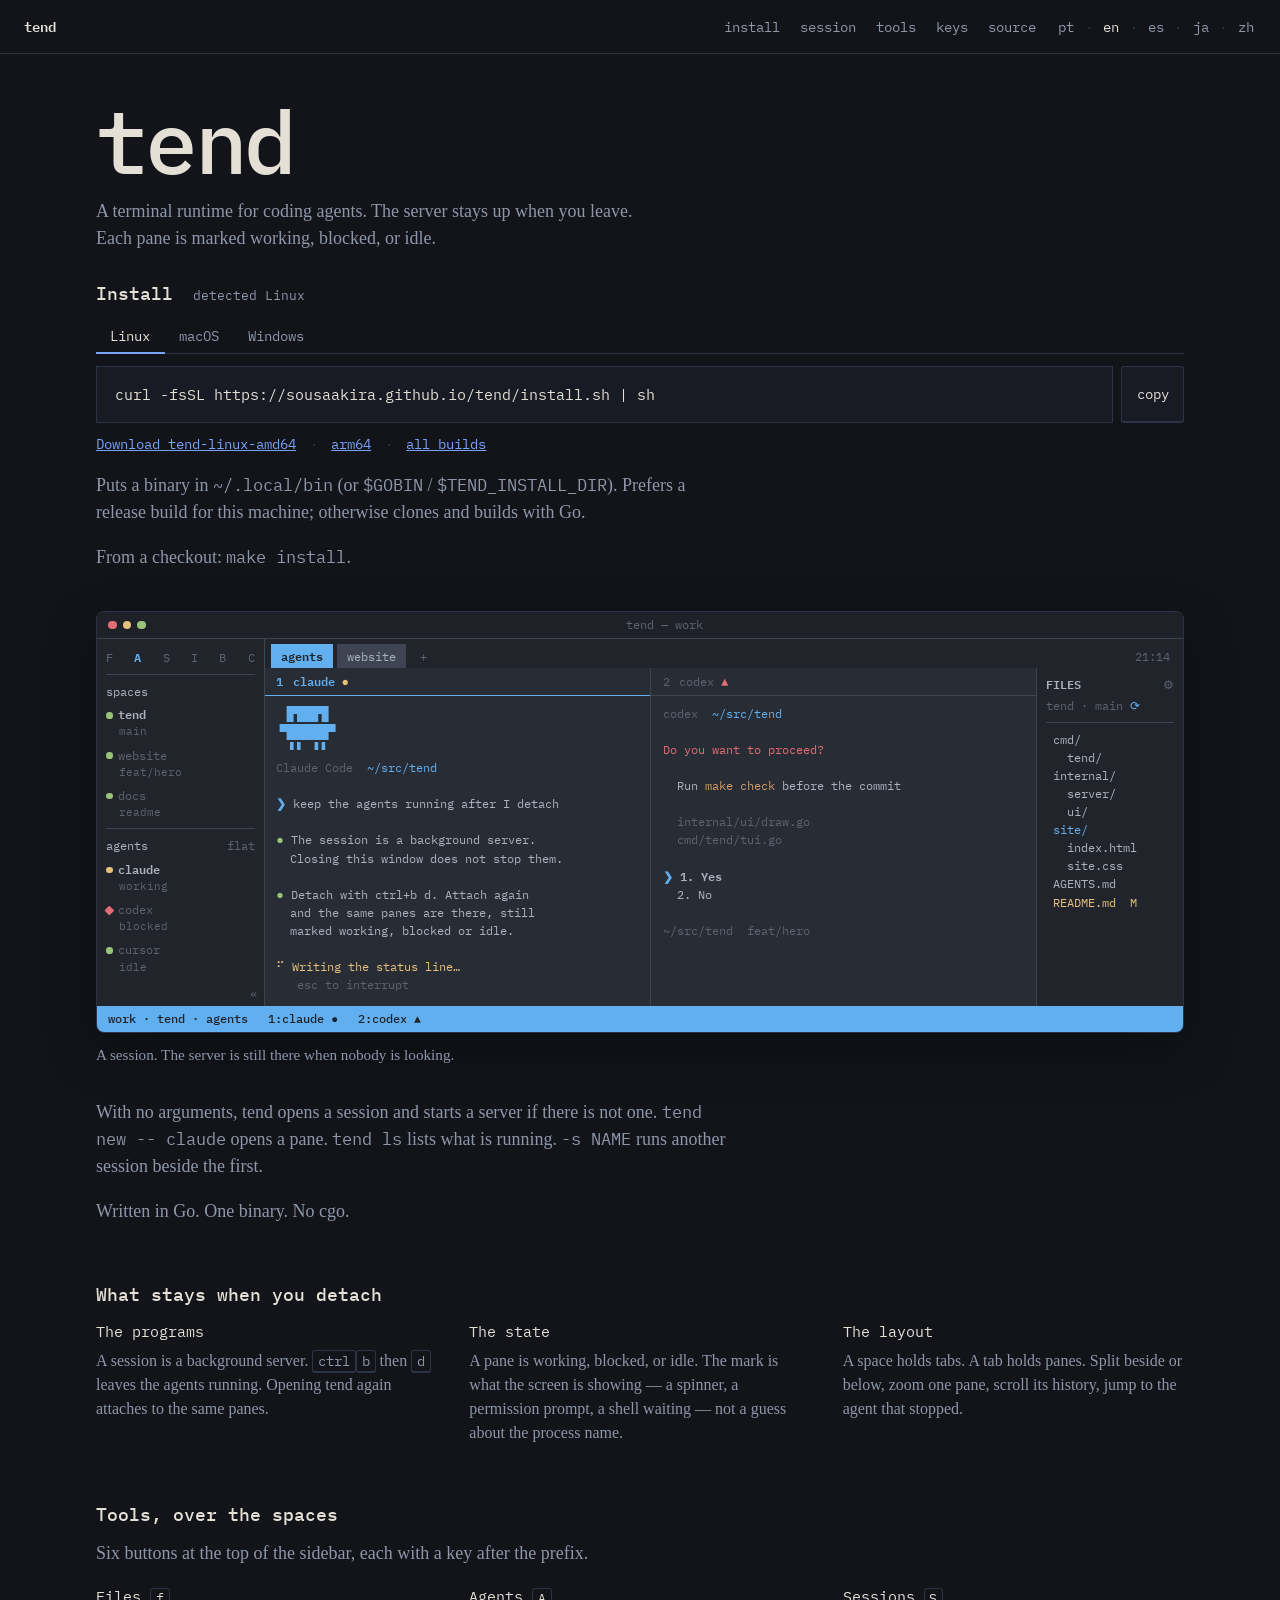
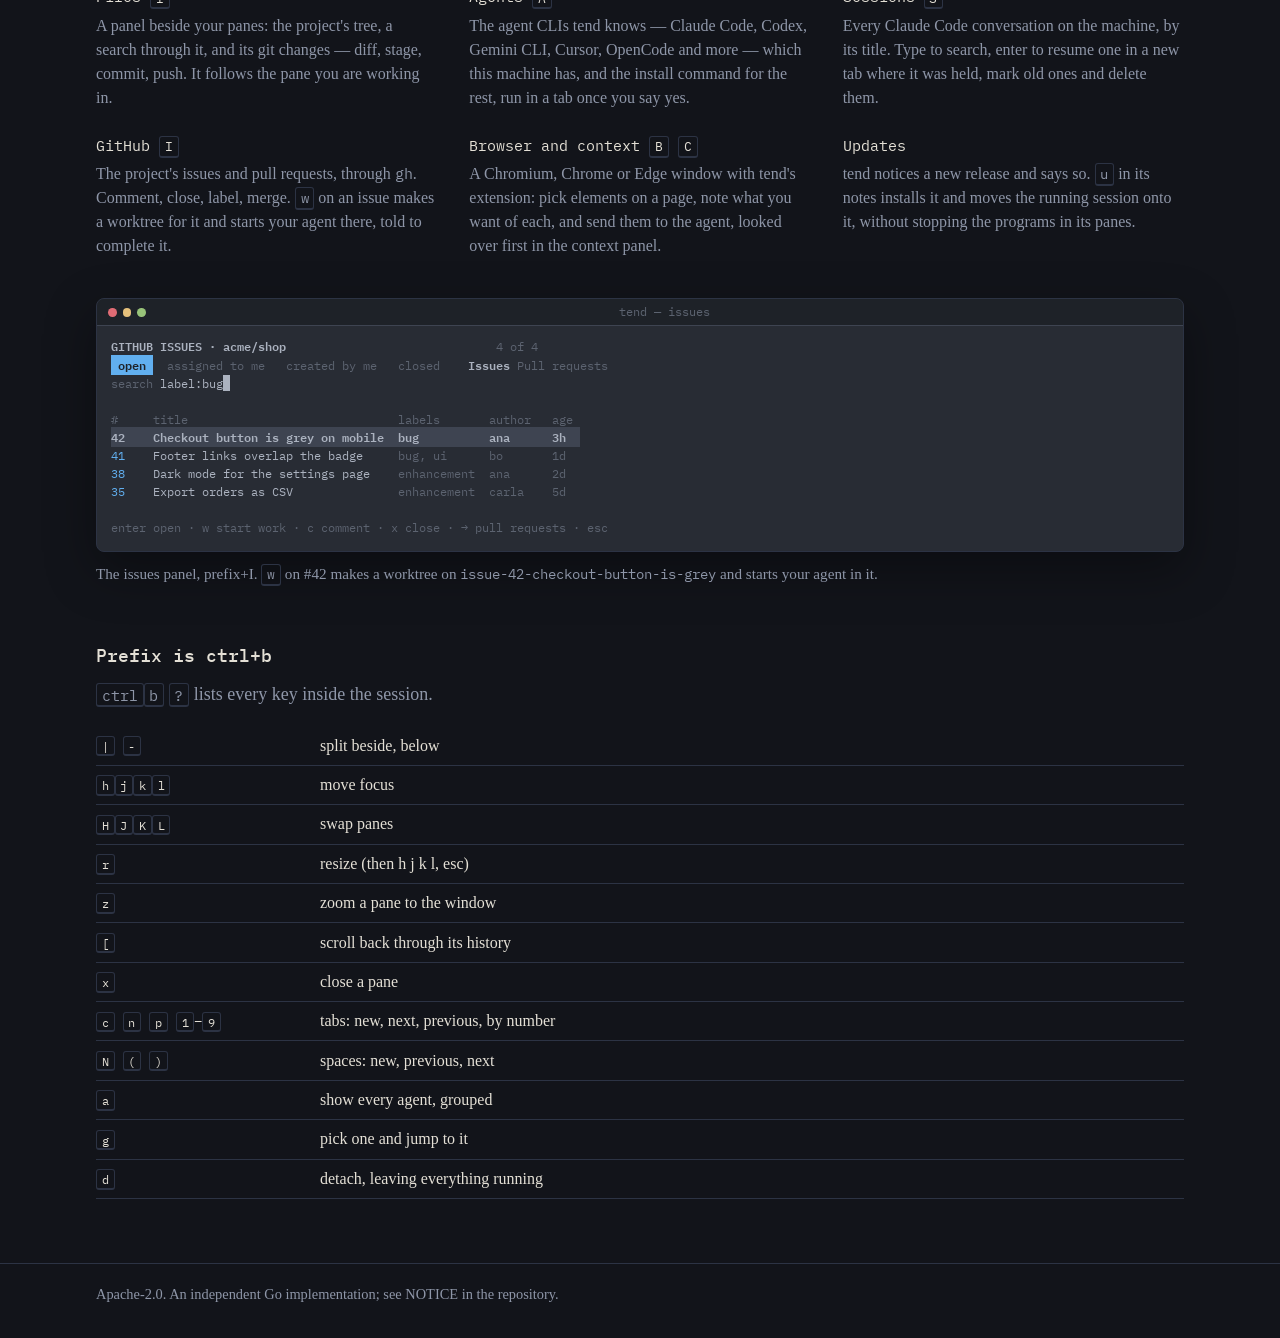
==== commit 18412518: "docs(site): the issues panel, drawn as the session is Co-Authored-By: Claude Opus 5.5 (1M context) <" ====
--- a/index.html
+++ b/index.html
@@ -284,6 +284,27 @@
           <dd>tend notices a new release and says so. <kbd>u</kbd> in its notes installs it and moves the running session onto it, without stopping the programs in its panes.</dd>
         </div>
       </dl>
+      <div class="stage">
+      <div class="term">
+        <div class="term-chrome" aria-hidden="true">
+          <span class="term-dots"><i></i><i></i><i></i></span>
+          <span class="term-title">tend — issues</span>
+        </div>
+        <pre class="issues-mock"><span class="accent pick">GITHUB ISSUES · acme/shop</span>                              <span class="dim">4 of 4</span>
+<span class="chip on"> open </span> <span class="dim"> assigned to me   created by me   closed </span>   <span class="accent pick">Issues</span> <span class="dim">Pull requests</span>
+<span class="dim">search</span> label:bug<span class="caret"> </span>
+
+<span class="dim">#     title                              labels       author   age</span>
+<span class="sel">42    Checkout button is grey on mobile  bug          ana      3h  </span>
+<span class="accent">41</span>    Footer links overlap the badge     <span class="dim">bug, ui      bo       1d</span>
+<span class="accent">38</span>    Dark mode for the settings page    <span class="dim">enhancement  ana      2d</span>
+<span class="accent">35</span>    Export orders as CSV               <span class="dim">enhancement  carla    5d</span>
+
+<span class="dim">enter open · w start work · c comment · x close · → pull requests · esc</span></pre>
+      </div>
+
+        <p class="stage-cap">The issues panel, prefix+I. <kbd>w</kbd> on #42 makes a worktree on <code>issue-42-checkout-button-is-grey</code> and starts your agent in it.</p>
+      </div>
     </section>
 
     <section id="keys">
--- a/site.css
+++ b/site.css
@@ -287,6 +287,17 @@
   font-weight: 500;
 }
 
+.issues-mock {
+  margin: 0;
+  padding: 0.7rem 0.9rem 0.9rem;
+  overflow-x: auto;
+  font-family: inherit;
+  color: var(--term-text);
+}
+.term .chip.on { background: var(--term-accent); color: #1e2228; font-weight: 600; }
+.term .sel { background: #3e4451; color: var(--term-text); font-weight: 600; }
+.term .caret { background: var(--term-text); }
+
 .stage-cap {
   margin: 0.7rem 0 0;
   color: var(--muted);
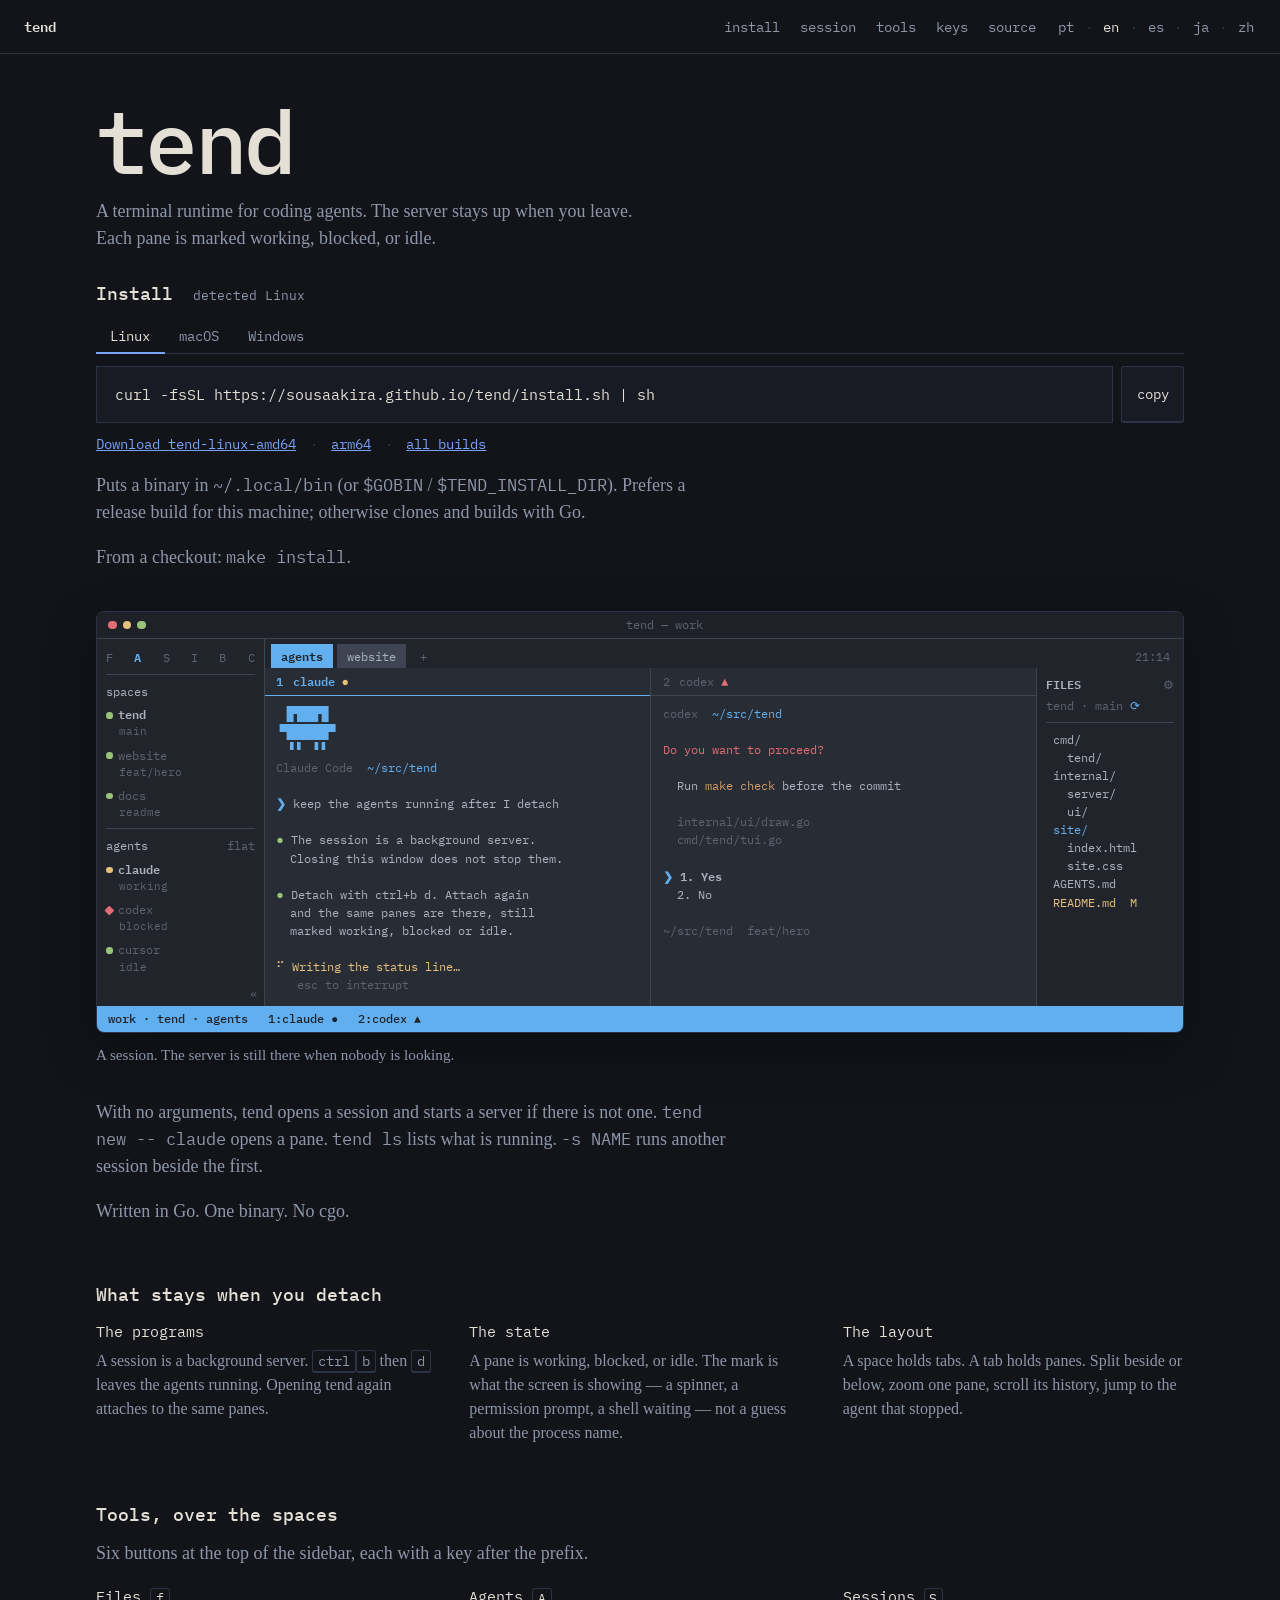
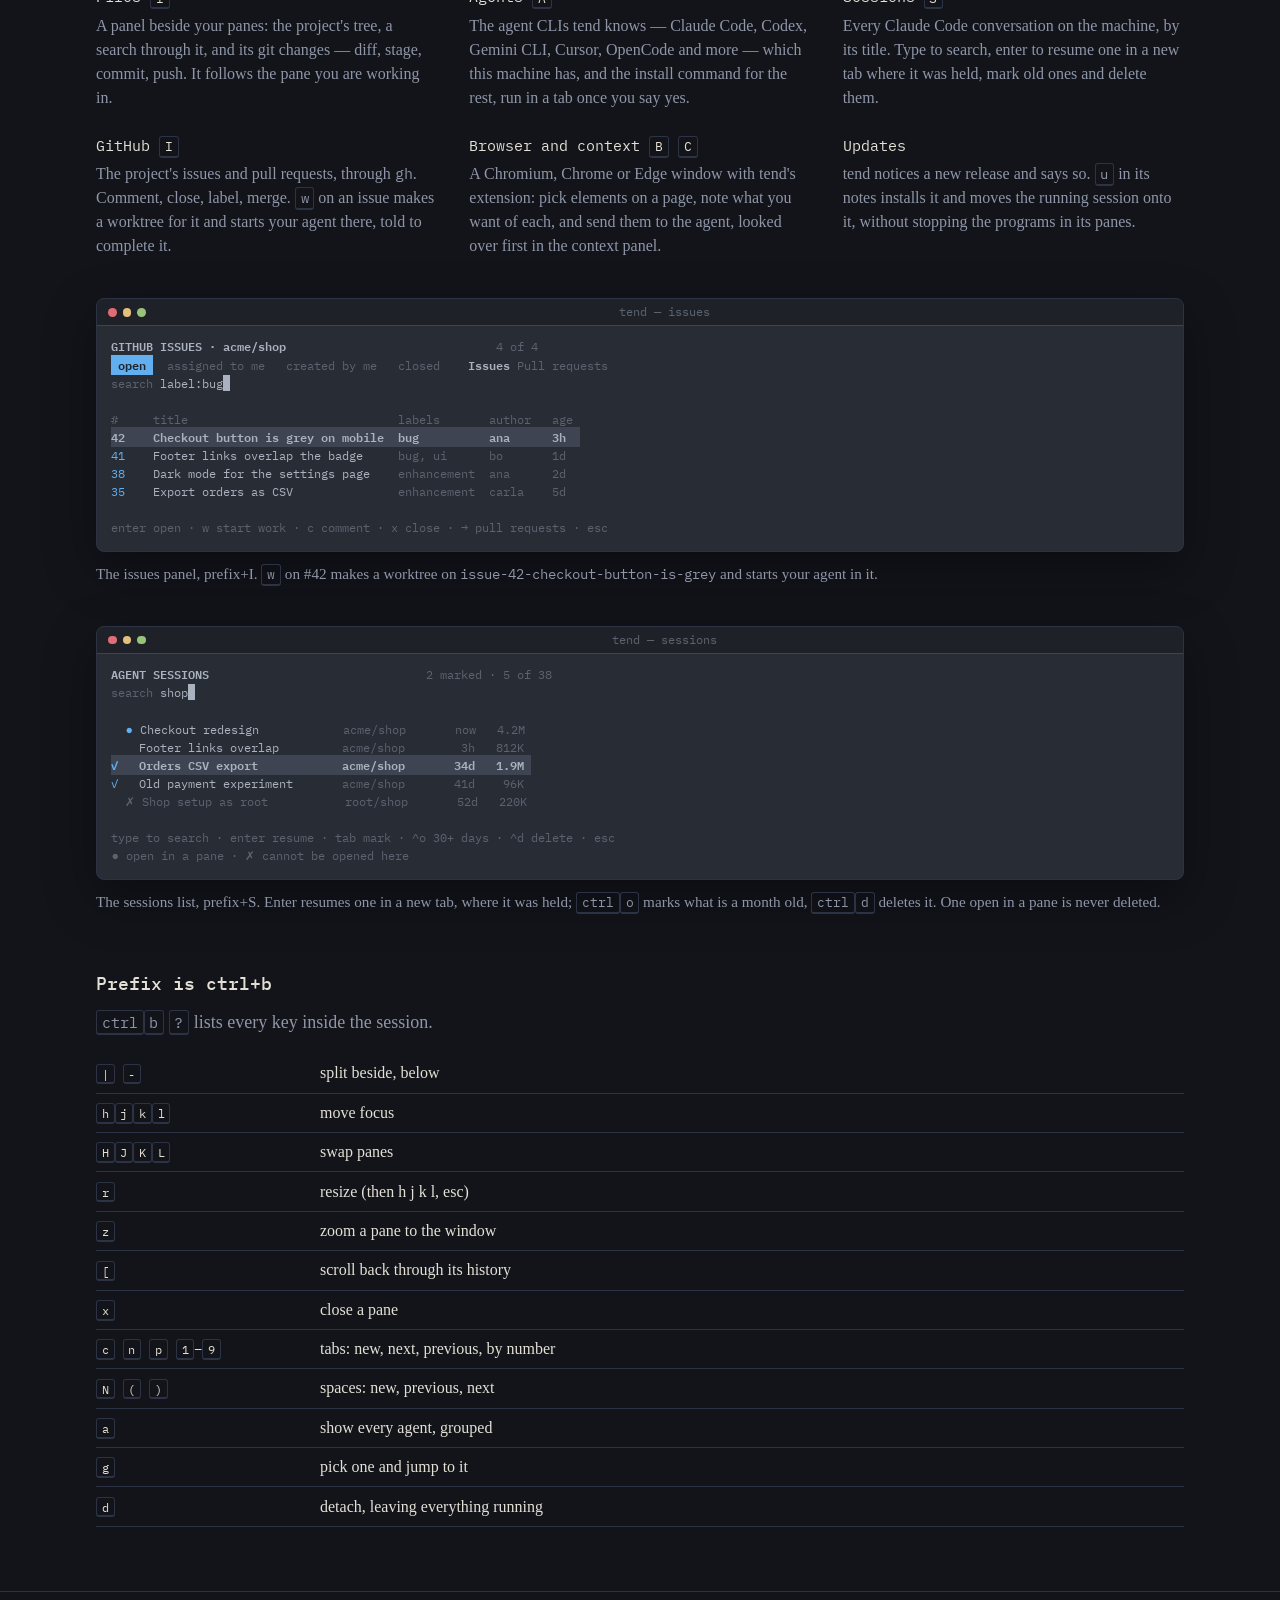
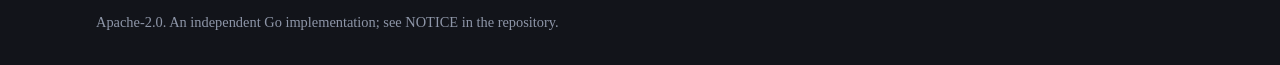
==== commit 7e62d17d: "docs(site): the sessions list, drawn as the session is Co-Authored-By: Claude Opus 5.5 (1M context) " ====
--- a/index.html
+++ b/index.html
@@ -305,6 +305,27 @@
 
         <p class="stage-cap">The issues panel, prefix+I. <kbd>w</kbd> on #42 makes a worktree on <code>issue-42-checkout-button-is-grey</code> and starts your agent in it.</p>
       </div>
+      <div class="stage">
+      <div class="term">
+        <div class="term-chrome" aria-hidden="true">
+          <span class="term-dots"><i></i><i></i><i></i></span>
+          <span class="term-title">tend — sessions</span>
+        </div>
+        <pre class="issues-mock"><span class="accent pick">AGENT SESSIONS</span>                               <span class="dim">2 marked · 5 of 38</span>
+<span class="dim">search</span> shop<span class="caret"> </span>
+
+  <span class="accent">●</span> Checkout redesign            <span class="dim">acme/shop       now   4.2M</span>
+    Footer links overlap         <span class="dim">acme/shop        3h   812K</span>
+<span class="sel"><span class="accent">✓</span>   Orders CSV export            acme/shop       34d   1.9M </span>
+<span class="accent">✓</span>   Old payment experiment       <span class="dim">acme/shop       41d    96K</span>
+  <span class="dim">✗ Shop setup as root           root/shop       52d   220K</span>
+
+<span class="dim">type to search · enter resume · tab mark · ^o 30+ days · ^d delete · esc</span>
+<span class="dim">● open in a pane · ✗ cannot be opened here</span></pre>
+      </div>
+
+        <p class="stage-cap">The sessions list, prefix+S. Enter resumes one in a new tab, where it was held; <kbd>ctrl</kbd><kbd>o</kbd> marks what is a month old, <kbd>ctrl</kbd><kbd>d</kbd> deletes it. One open in a pane is never deleted.</p>
+      </div>
     </section>
 
     <section id="keys">
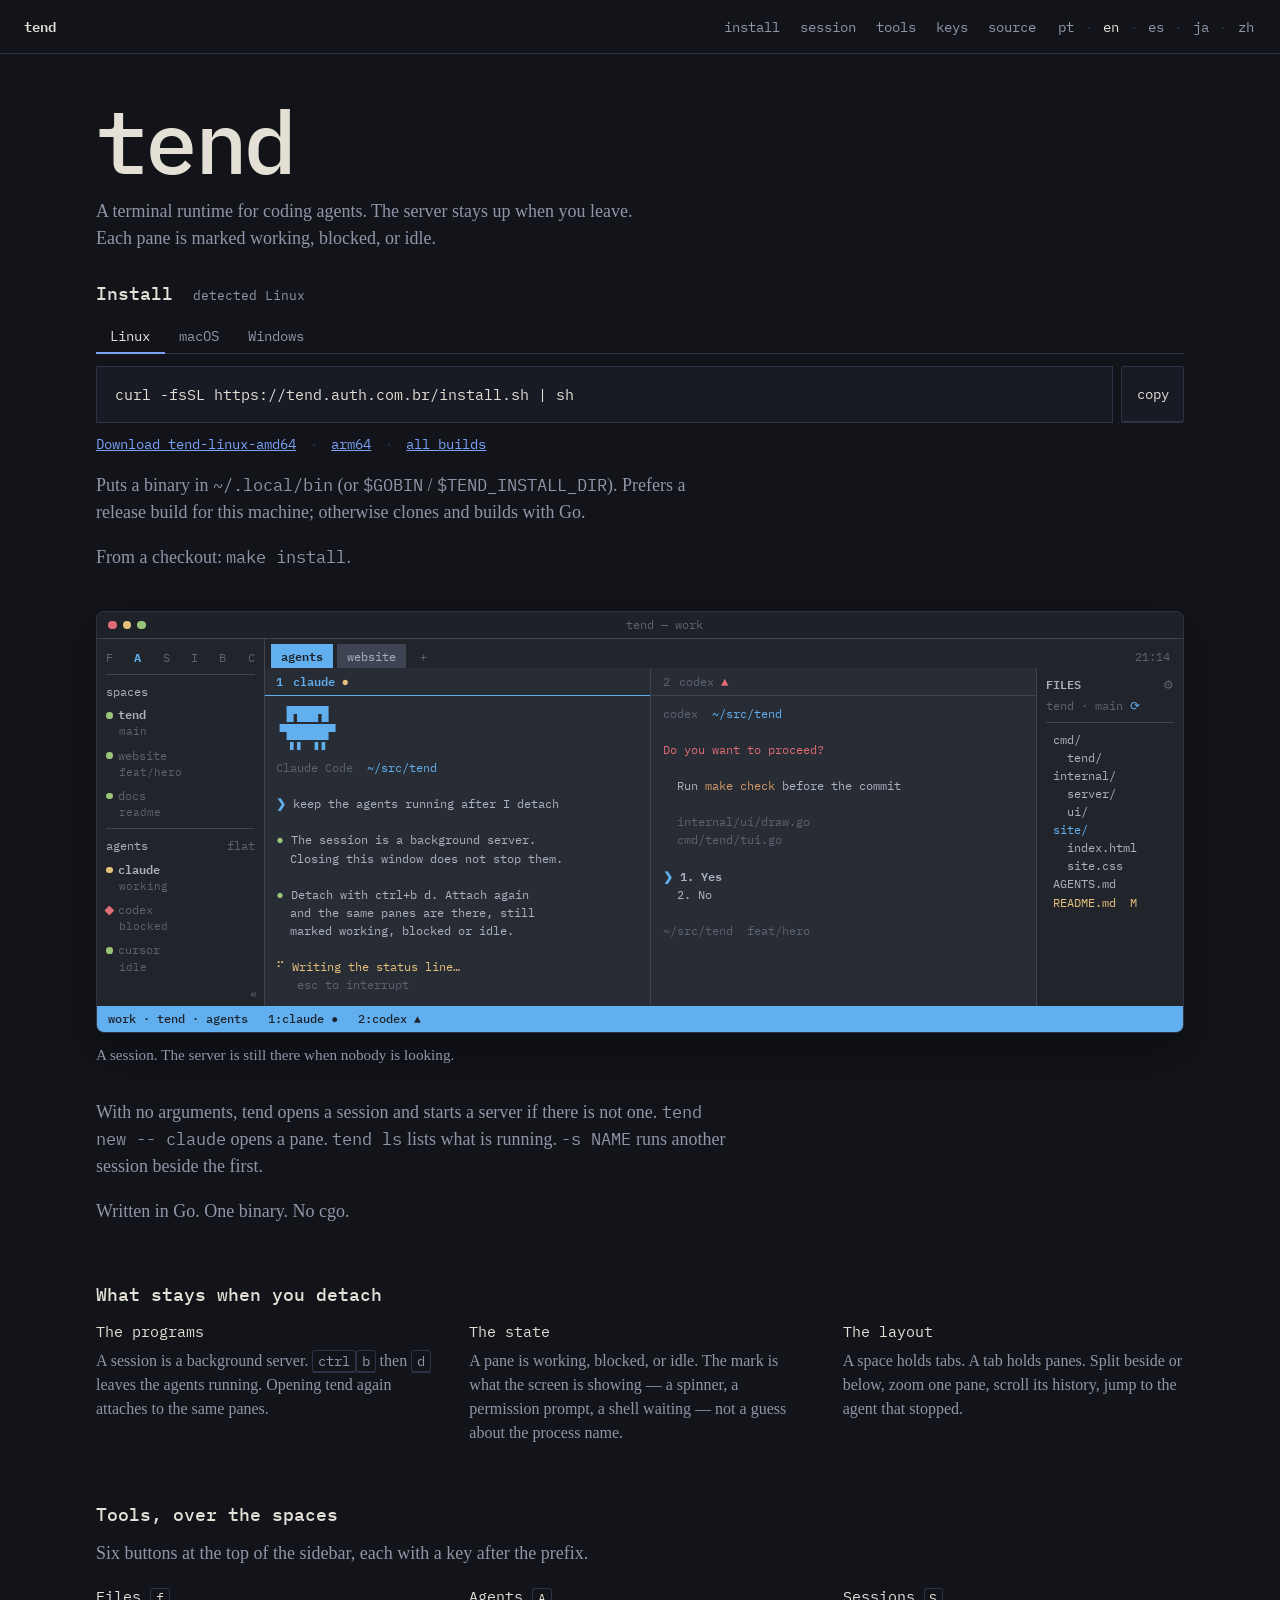
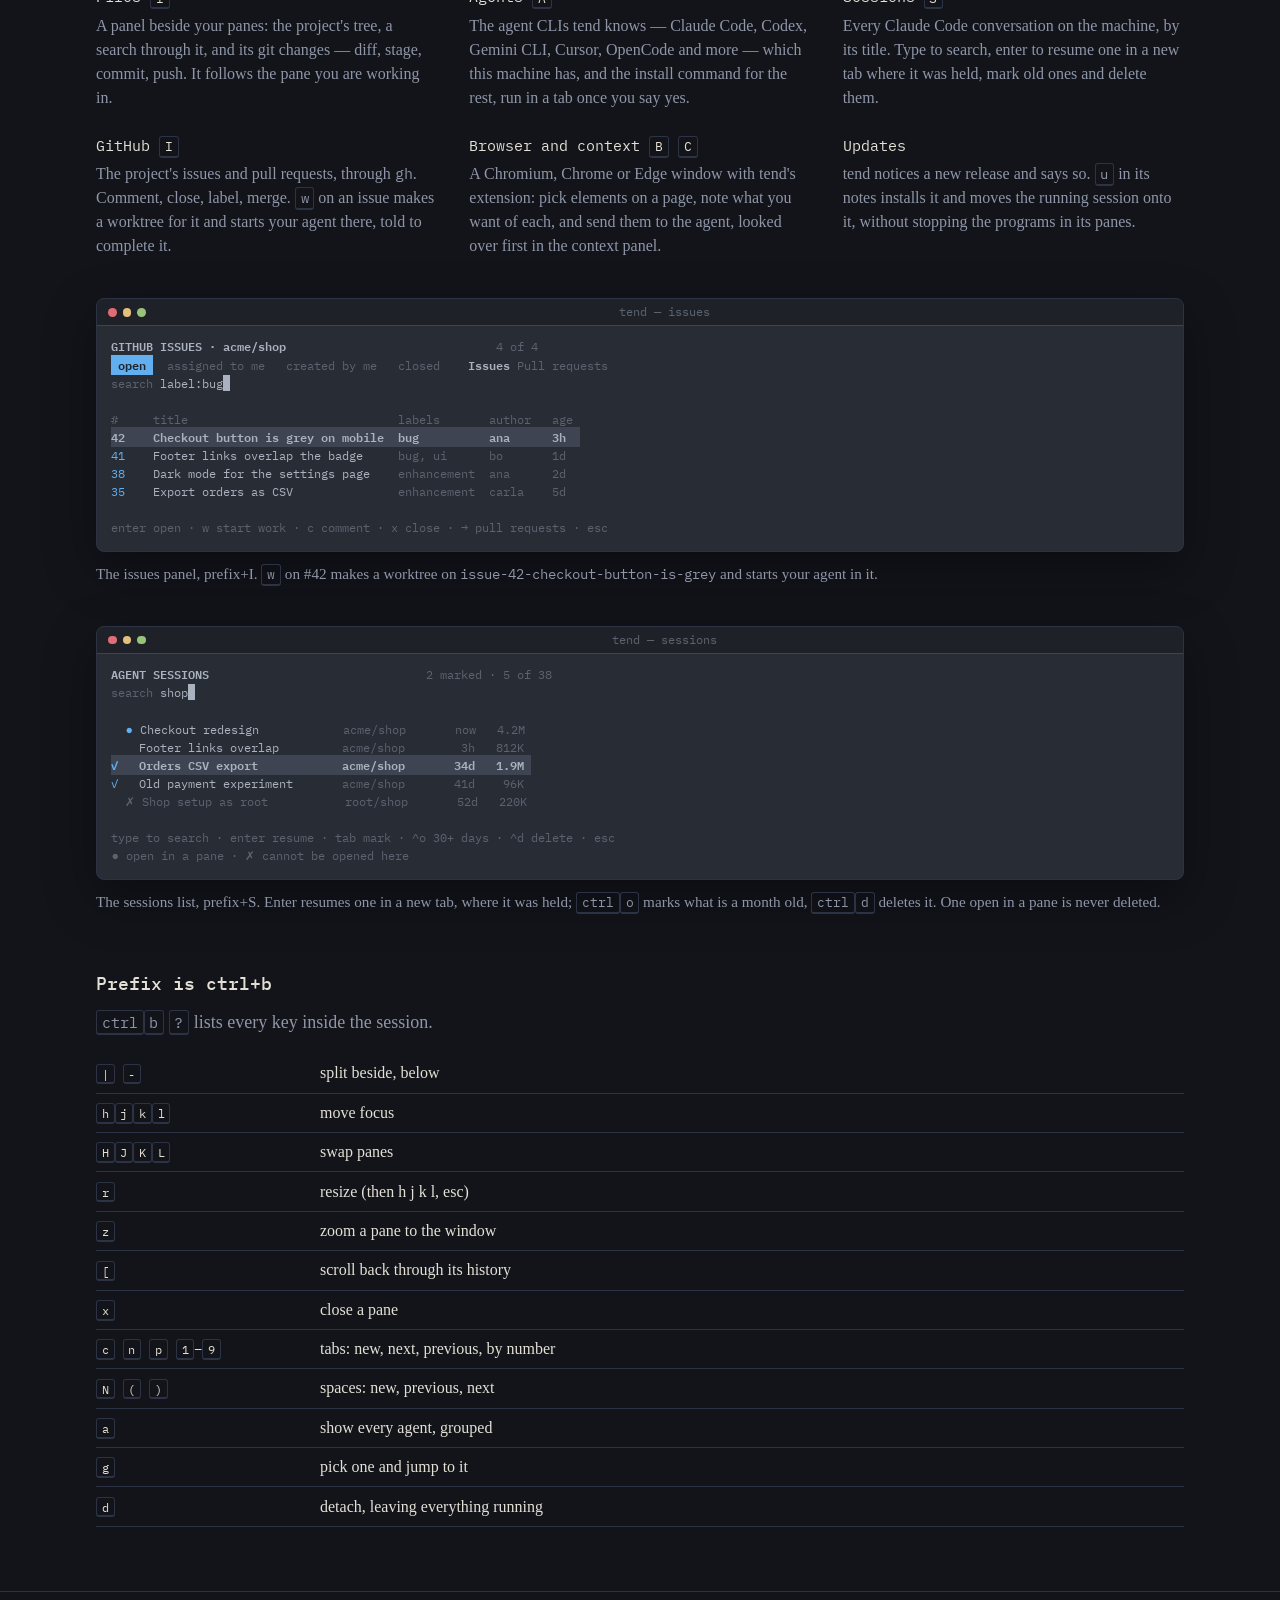
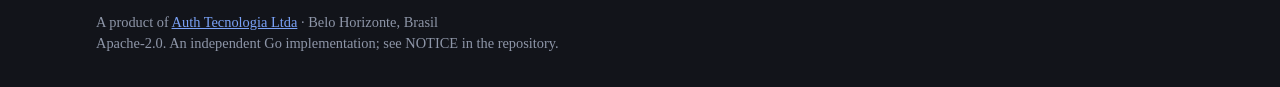
==== commit 065d3d57: "docs(site): tend's new home, and who makes it The site, the installer and the download links point a" ====
--- a/index.html
+++ b/index.html
@@ -7,15 +7,15 @@
   <meta name="description" content="tend keeps agent terminals running after you detach, and marks each pane working, blocked, or idle.">
   <meta property="og:title" content="tend — terminal runtime for coding agents">
   <meta property="og:description" content="tend keeps agent terminals running after you detach, and marks each pane working, blocked, or idle.">
-  <meta property="og:image" content="https://sousaakira.github.io/tend/session.png">
+  <meta property="og:image" content="https://tend.auth.com.br/session.png">
   <meta name="twitter:card" content="summary_large_image">
-  <link rel="alternate" hreflang="en" href="https://sousaakira.github.io/tend/">
-  <link rel="alternate" hreflang="pt-BR" href="https://sousaakira.github.io/tend/pt/">
-  <link rel="alternate" hreflang="es" href="https://sousaakira.github.io/tend/es/">
-  <link rel="alternate" hreflang="ja" href="https://sousaakira.github.io/tend/ja/">
-  <link rel="alternate" hreflang="zh-CN" href="https://sousaakira.github.io/tend/zh/">
-  <link rel="alternate" hreflang="zh" href="https://sousaakira.github.io/tend/zh/">
-  <link rel="alternate" hreflang="x-default" href="https://sousaakira.github.io/tend/">
+  <link rel="alternate" hreflang="en" href="https://tend.auth.com.br/">
+  <link rel="alternate" hreflang="pt-BR" href="https://tend.auth.com.br/pt/">
+  <link rel="alternate" hreflang="es" href="https://tend.auth.com.br/es/">
+  <link rel="alternate" hreflang="ja" href="https://tend.auth.com.br/ja/">
+  <link rel="alternate" hreflang="zh-CN" href="https://tend.auth.com.br/zh/">
+  <link rel="alternate" hreflang="zh" href="https://tend.auth.com.br/zh/">
+  <link rel="alternate" hreflang="x-default" href="https://tend.auth.com.br/">
   <link rel="stylesheet" href="site.css">
   <link rel="preconnect" href="https://fonts.googleapis.com">
   <link rel="preconnect" href="https://fonts.gstatic.com" crossorigin>
@@ -99,7 +99,7 @@
       <a href="#session">session</a>
       <a href="#tools">tools</a>
       <a href="#keys">keys</a>
-      <a href="https://github.com/sousaakira/tend">source</a>
+      <a href="https://github.com/auth-com-br/tend">source</a>
       <span class="langs"><a href="pt/" data-lang="pt" onclick="try{localStorage.setItem('tend-lang','pt')}catch(e){}">pt</a> · <a href="./" data-lang="en" aria-current="page" onclick="try{localStorage.setItem('tend-lang','en')}catch(e){}">en</a> · <a href="es/" data-lang="es" onclick="try{localStorage.setItem('tend-lang','es')}catch(e){}">es</a> · <a href="ja/" data-lang="ja" onclick="try{localStorage.setItem('tend-lang','ja')}catch(e){}">ja</a> · <a href="zh/" data-lang="zh" onclick="try{localStorage.setItem('tend-lang','zh')}catch(e){}">zh</a></span>
     </nav>
   </header>
@@ -125,15 +125,15 @@
       </div>
       <div id="panel-unix" class="install-panel" role="tabpanel" data-panel="unix">
         <div class="cmd-wrap">
-          <pre class="cmd" id="install-cmd">curl -fsSL https://sousaakira.github.io/tend/install.sh | sh</pre>
-          <button type="button" class="copy" data-copy="curl -fsSL https://sousaakira.github.io/tend/install.sh | sh" data-label="copy" data-done="copied">copy</button>
+          <pre class="cmd" id="install-cmd">curl -fsSL https://tend.auth.com.br/install.sh | sh</pre>
+          <button type="button" class="copy" data-copy="curl -fsSL https://tend.auth.com.br/install.sh | sh" data-label="copy" data-done="copied">copy</button>
         </div>
         <p class="install-dl">
-          <a id="bin-link" href="https://github.com/sousaakira/tend/releases/latest/download/tend-linux-amd64">Download tend-linux-amd64</a>
+          <a id="bin-link" href="https://github.com/auth-com-br/tend/releases/latest/download/tend-linux-amd64">Download tend-linux-amd64</a>
           <span class="sep">·</span>
-          <a id="bin-alt" href="https://github.com/sousaakira/tend/releases/latest/download/tend-linux-arm64">arm64</a>
+          <a id="bin-alt" href="https://github.com/auth-com-br/tend/releases/latest/download/tend-linux-arm64">arm64</a>
           <span class="sep">·</span>
-          <a href="https://github.com/sousaakira/tend/releases/latest">all builds</a>
+          <a href="https://github.com/auth-com-br/tend/releases/latest">all builds</a>
         </p>
         <p>Puts a binary in <code>~/.local/bin</code> (or <code>$GOBIN</code> / <code>$TEND_INSTALL_DIR</code>). Prefers a release build for this machine; otherwise clones and builds with Go.</p>
         <p class="note">From a checkout: <code>make install</code>.</p>
@@ -351,6 +351,7 @@
   </main>
 
   <footer>
+    <p>A product of <a href="https://auth.com.br">Auth Tecnologia Ltda</a> · Belo Horizonte, Brasil</p>
     <p>Apache-2.0. An independent Go implementation; see NOTICE in the repository.</p>
   </footer>
   <script src="site.js" defer></script>
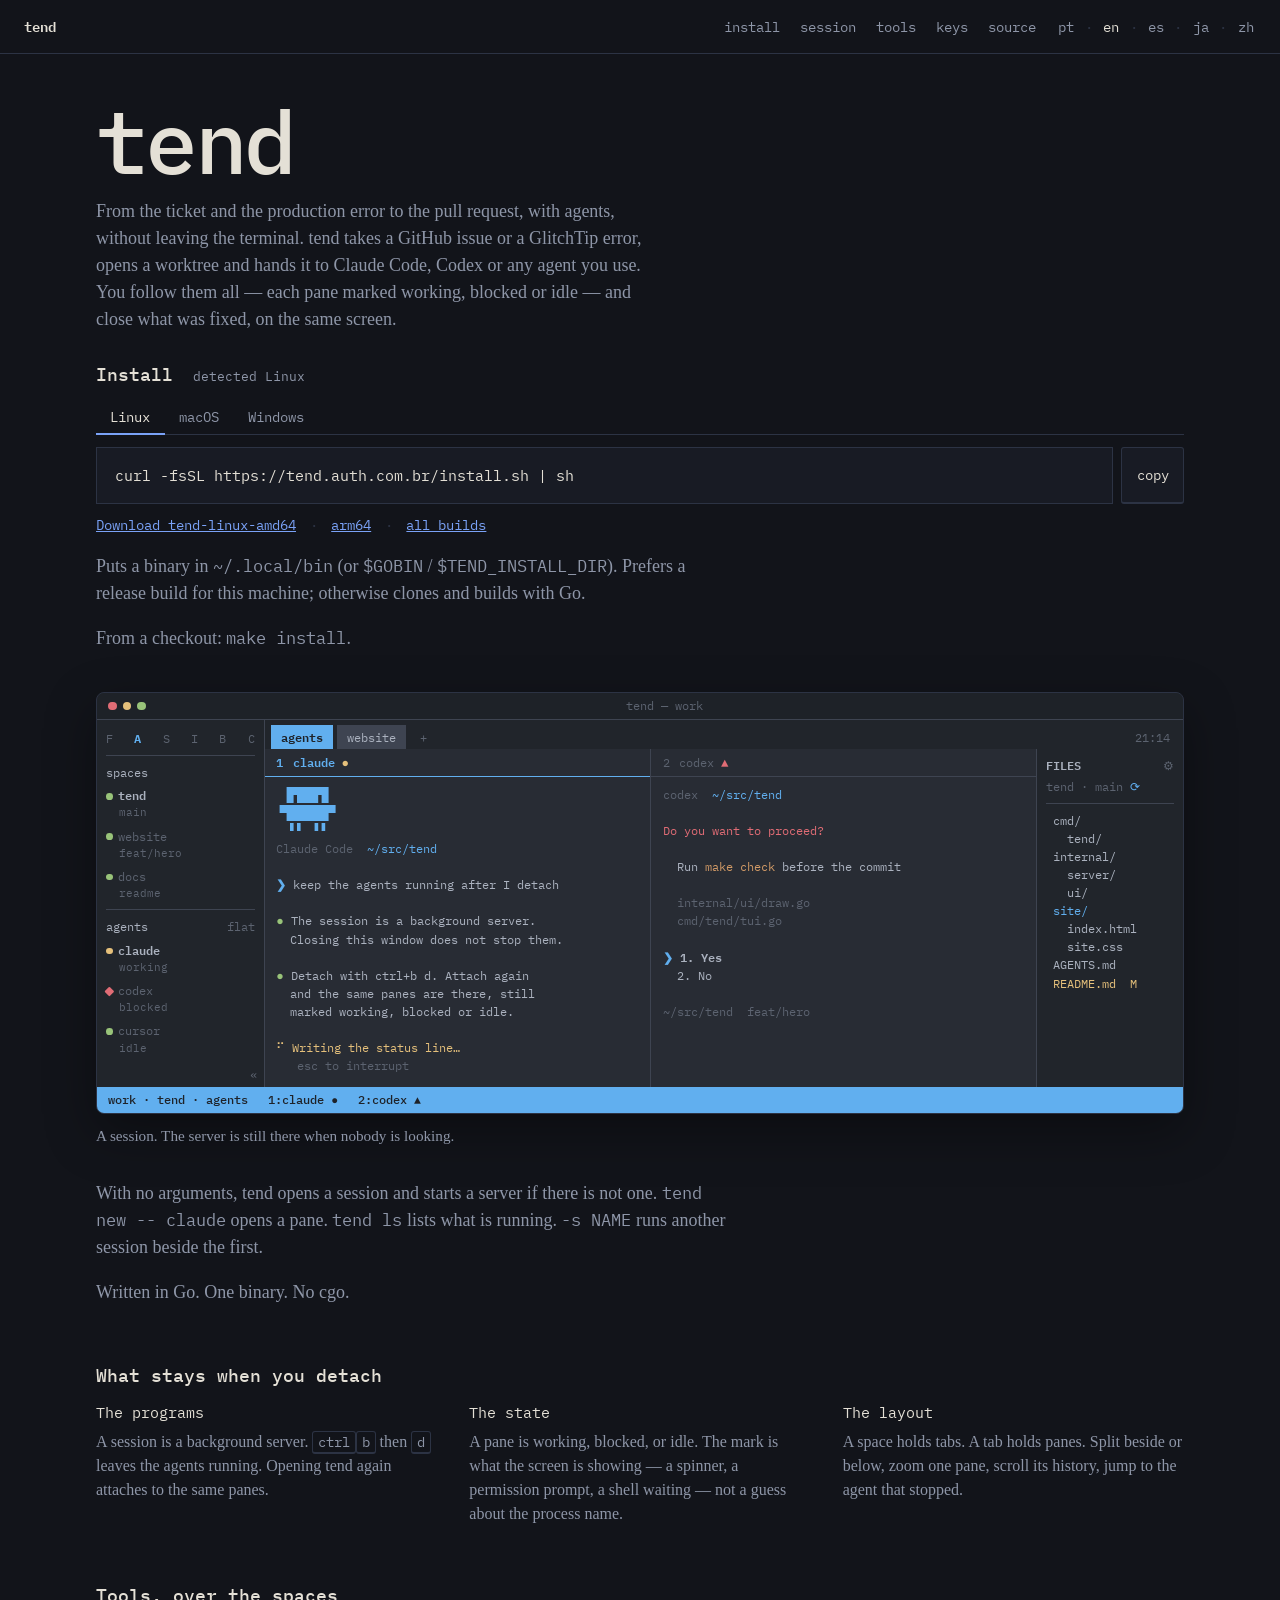
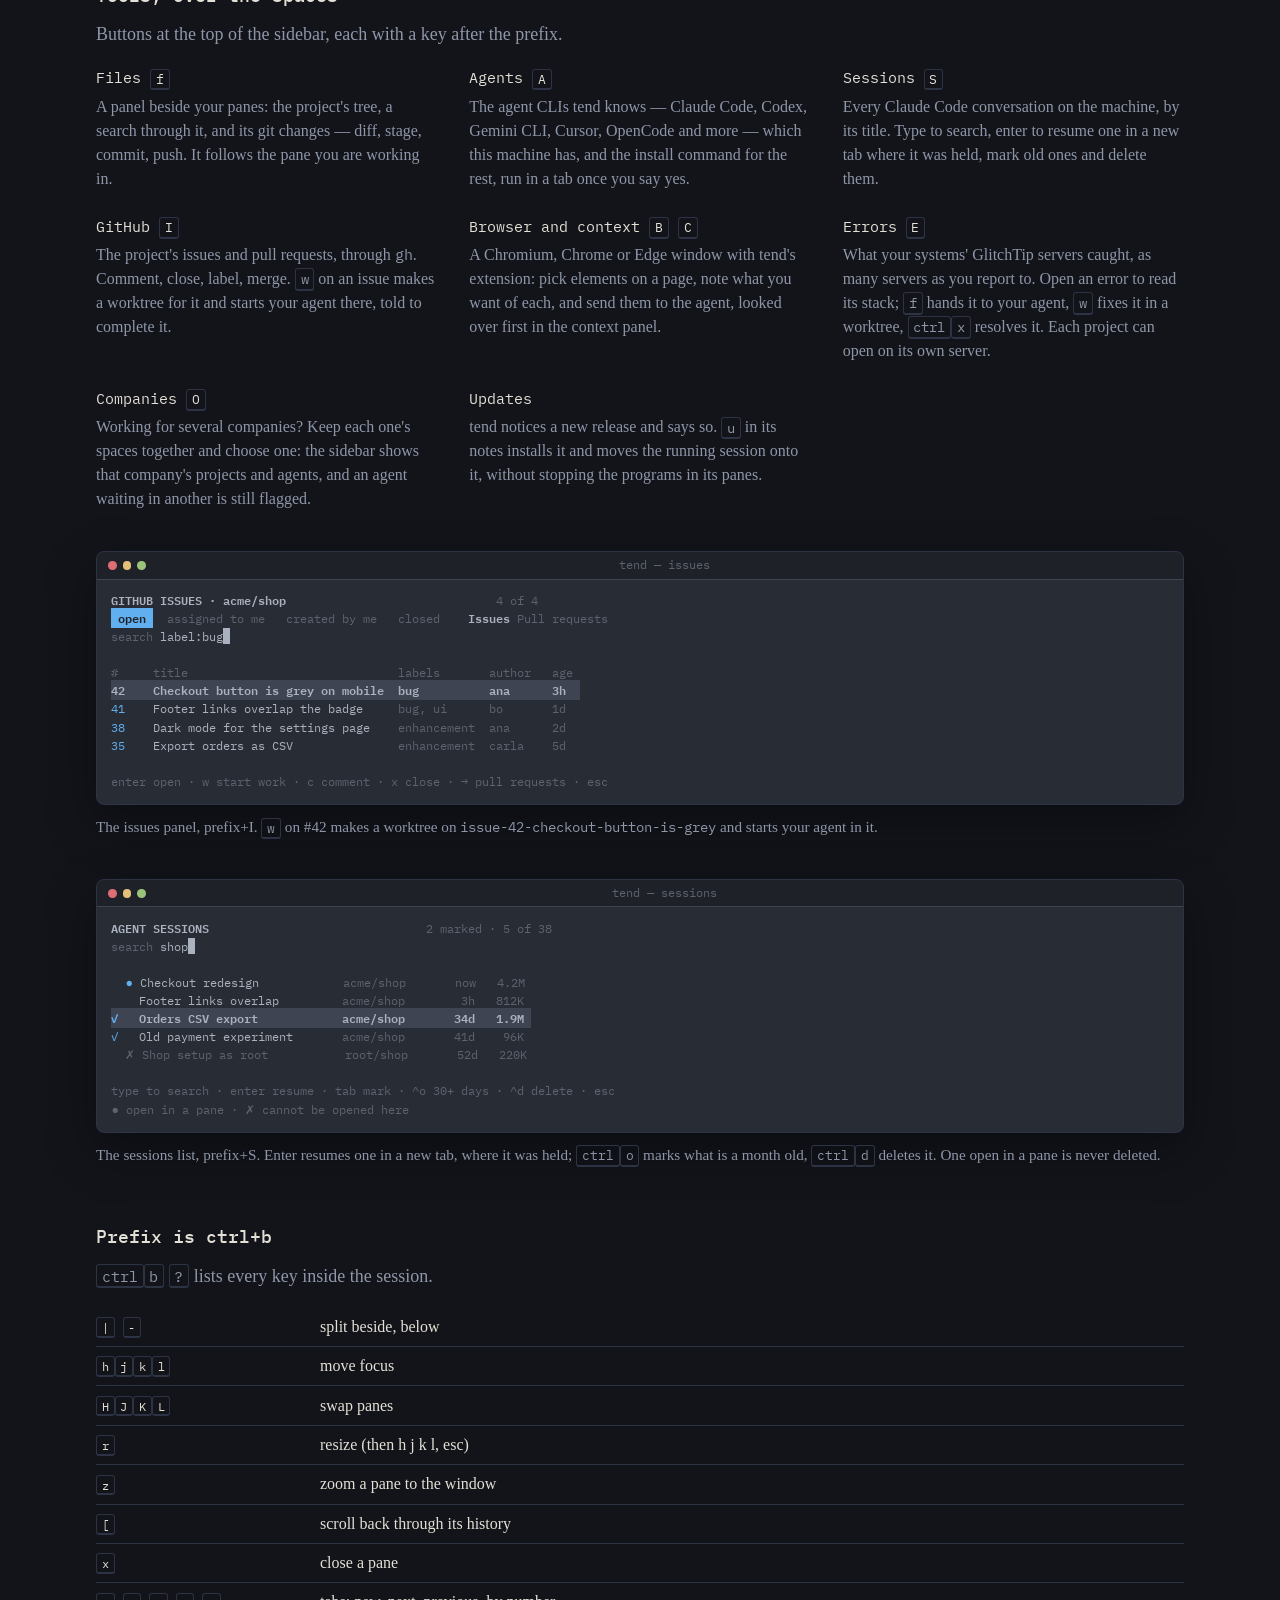
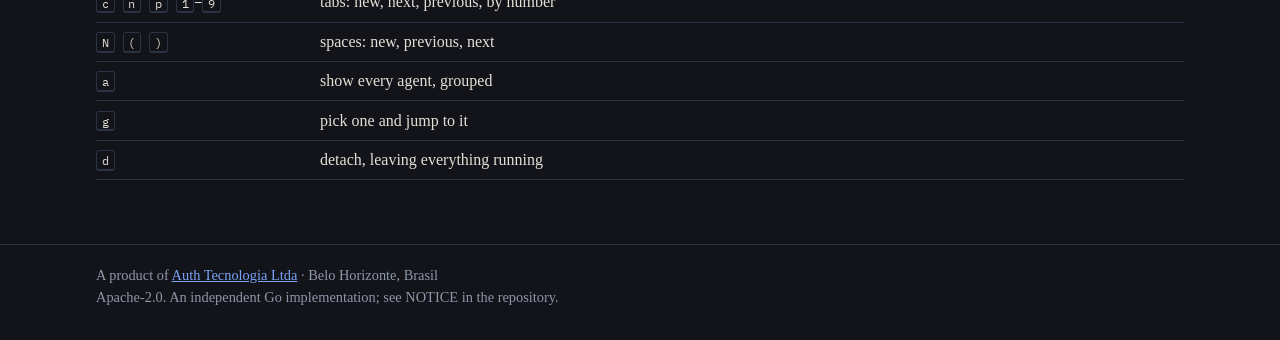
==== commit 38e7f831: "docs(site): from the ticket and the error to the PR; errors and companies Co-Authored-By: Claude Opu" ====
--- a/index.html
+++ b/index.html
@@ -3,10 +3,10 @@
 <head>
   <meta charset="utf-8">
   <meta name="viewport" content="width=device-width, initial-scale=1">
-  <title>tend — terminal runtime for coding agents</title>
-  <meta name="description" content="tend keeps agent terminals running after you detach, and marks each pane working, blocked, or idle.">
-  <meta property="og:title" content="tend — terminal runtime for coding agents">
-  <meta property="og:description" content="tend keeps agent terminals running after you detach, and marks each pane working, blocked, or idle.">
+  <title>tend — from the ticket and the error to the PR, with agents</title>
+  <meta name="description" content="tend takes your GitHub issues and your production errors, opens a worktree and hands the task to your coding agent. You follow every agent, and close what was fixed, on one screen.">
+  <meta property="og:title" content="tend — from the ticket and the error to the PR, with agents">
+  <meta property="og:description" content="tend takes your GitHub issues and your production errors, opens a worktree and hands the task to your coding agent. You follow every agent, and close what was fixed, on one screen.">
   <meta property="og:image" content="https://tend.auth.com.br/session.png">
   <meta name="twitter:card" content="summary_large_image">
   <link rel="alternate" hreflang="en" href="https://tend.auth.com.br/">
@@ -107,7 +107,7 @@
   <main id="top">
     <section class="lead">
       <h1>tend</h1>
-      <p class="deck">A terminal runtime for coding agents. The server stays up when you leave. Each pane is marked working, blocked, or idle.</p>
+      <p class="deck">From the ticket and the production error to the pull request, with agents, without leaving the terminal. tend takes a GitHub issue or a GlitchTip error, opens a worktree and hands it to Claude Code, Codex or any agent you use. You follow them all — each pane marked working, blocked or idle — and close what was fixed, on the same screen.</p>
     </section>
 
     <section id="install"
@@ -257,7 +257,7 @@
 
     <section id="tools" class="facts">
       <h2>Tools, over the spaces</h2>
-      <p class="note">Six buttons at the top of the sidebar, each with a key after the prefix.</p>
+      <p class="note">Buttons at the top of the sidebar, each with a key after the prefix.</p>
       <dl>
         <div>
           <dt>Files <kbd>f</kbd></dt>
@@ -278,6 +278,14 @@
         <div>
           <dt>Browser and context <kbd>B</kbd> <kbd>C</kbd></dt>
           <dd>A Chromium, Chrome or Edge window with tend's extension: pick elements on a page, note what you want of each, and send them to the agent, looked over first in the context panel.</dd>
+        </div>
+        <div>
+          <dt>Errors <kbd>E</kbd></dt>
+          <dd>What your systems' GlitchTip servers caught, as many servers as you report to. Open an error to read its stack; <kbd>f</kbd> hands it to your agent, <kbd>w</kbd> fixes it in a worktree, <kbd>ctrl</kbd><kbd>x</kbd> resolves it. Each project can open on its own server.</dd>
+        </div>
+        <div>
+          <dt>Companies <kbd>O</kbd></dt>
+          <dd>Working for several companies? Keep each one's spaces together and choose one: the sidebar shows that company's projects and agents, and an agent waiting in another is still flagged.</dd>
         </div>
         <div>
           <dt>Updates</dt>
